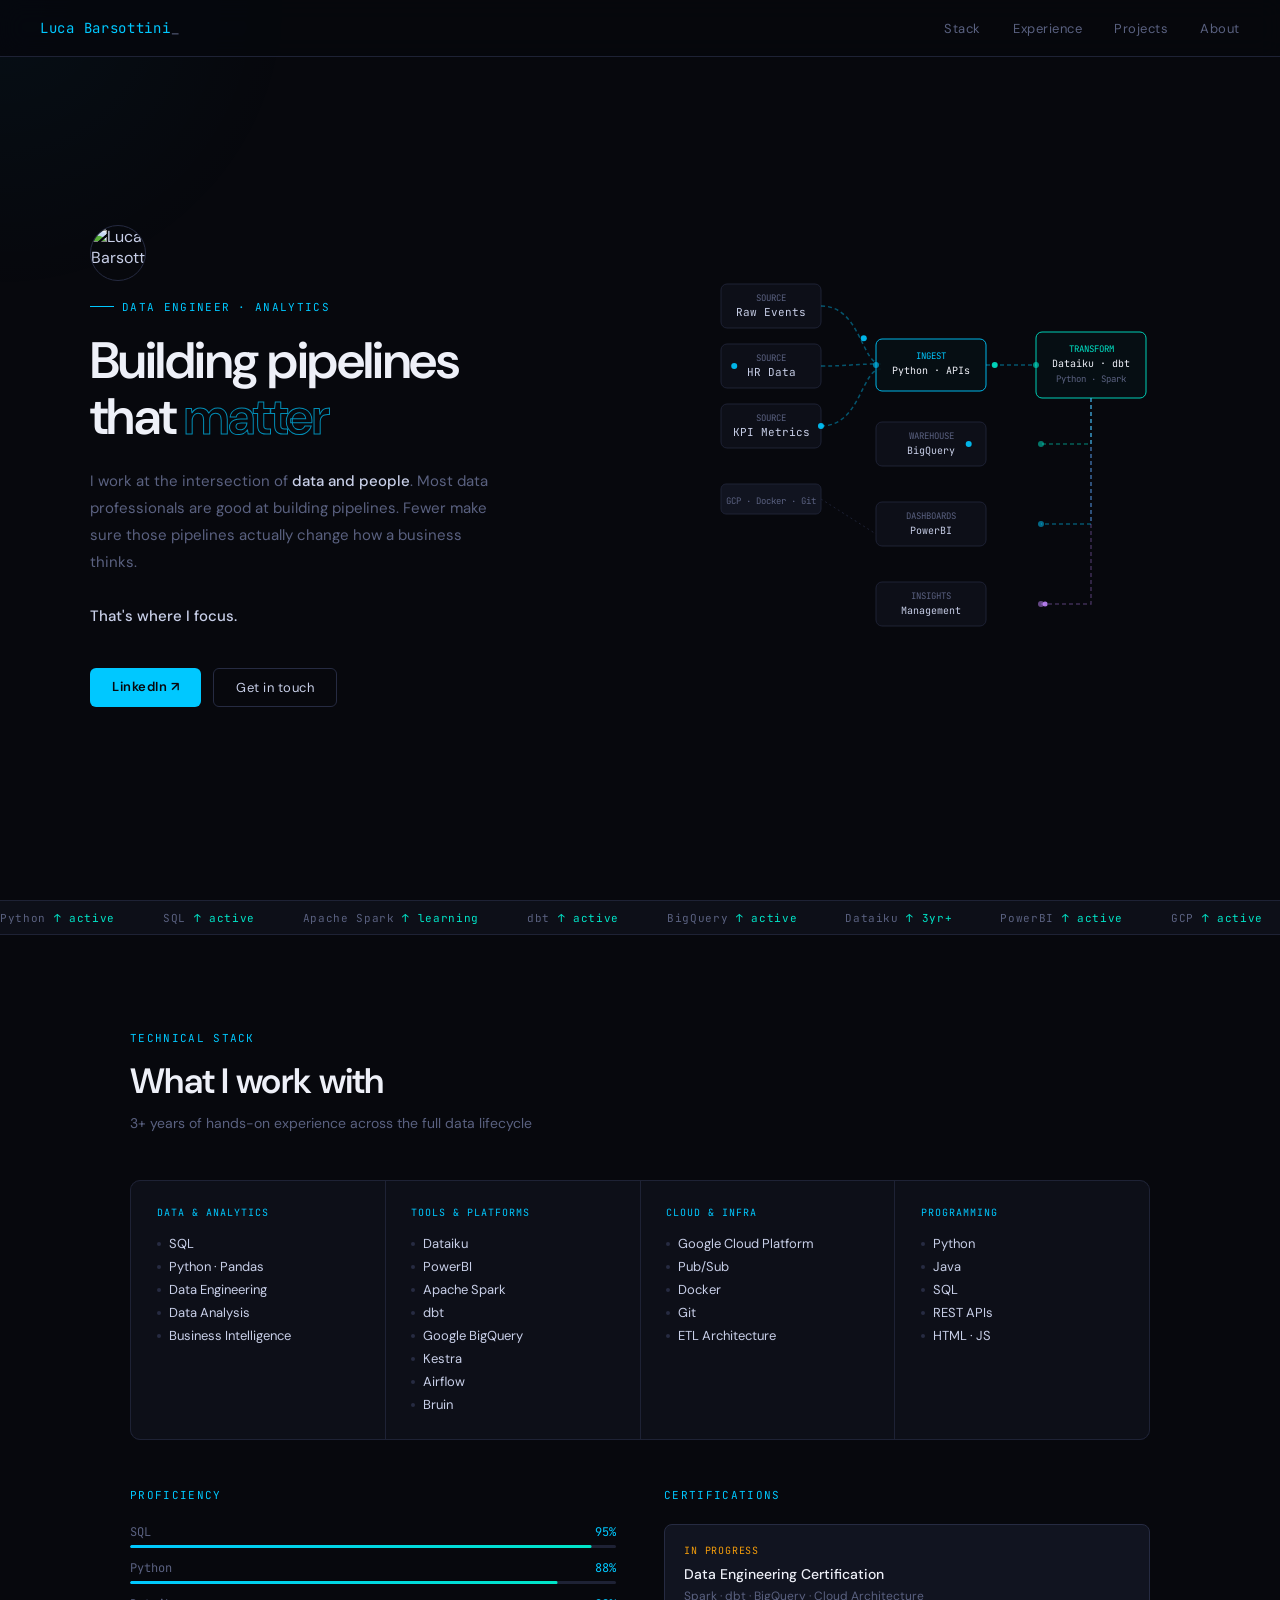
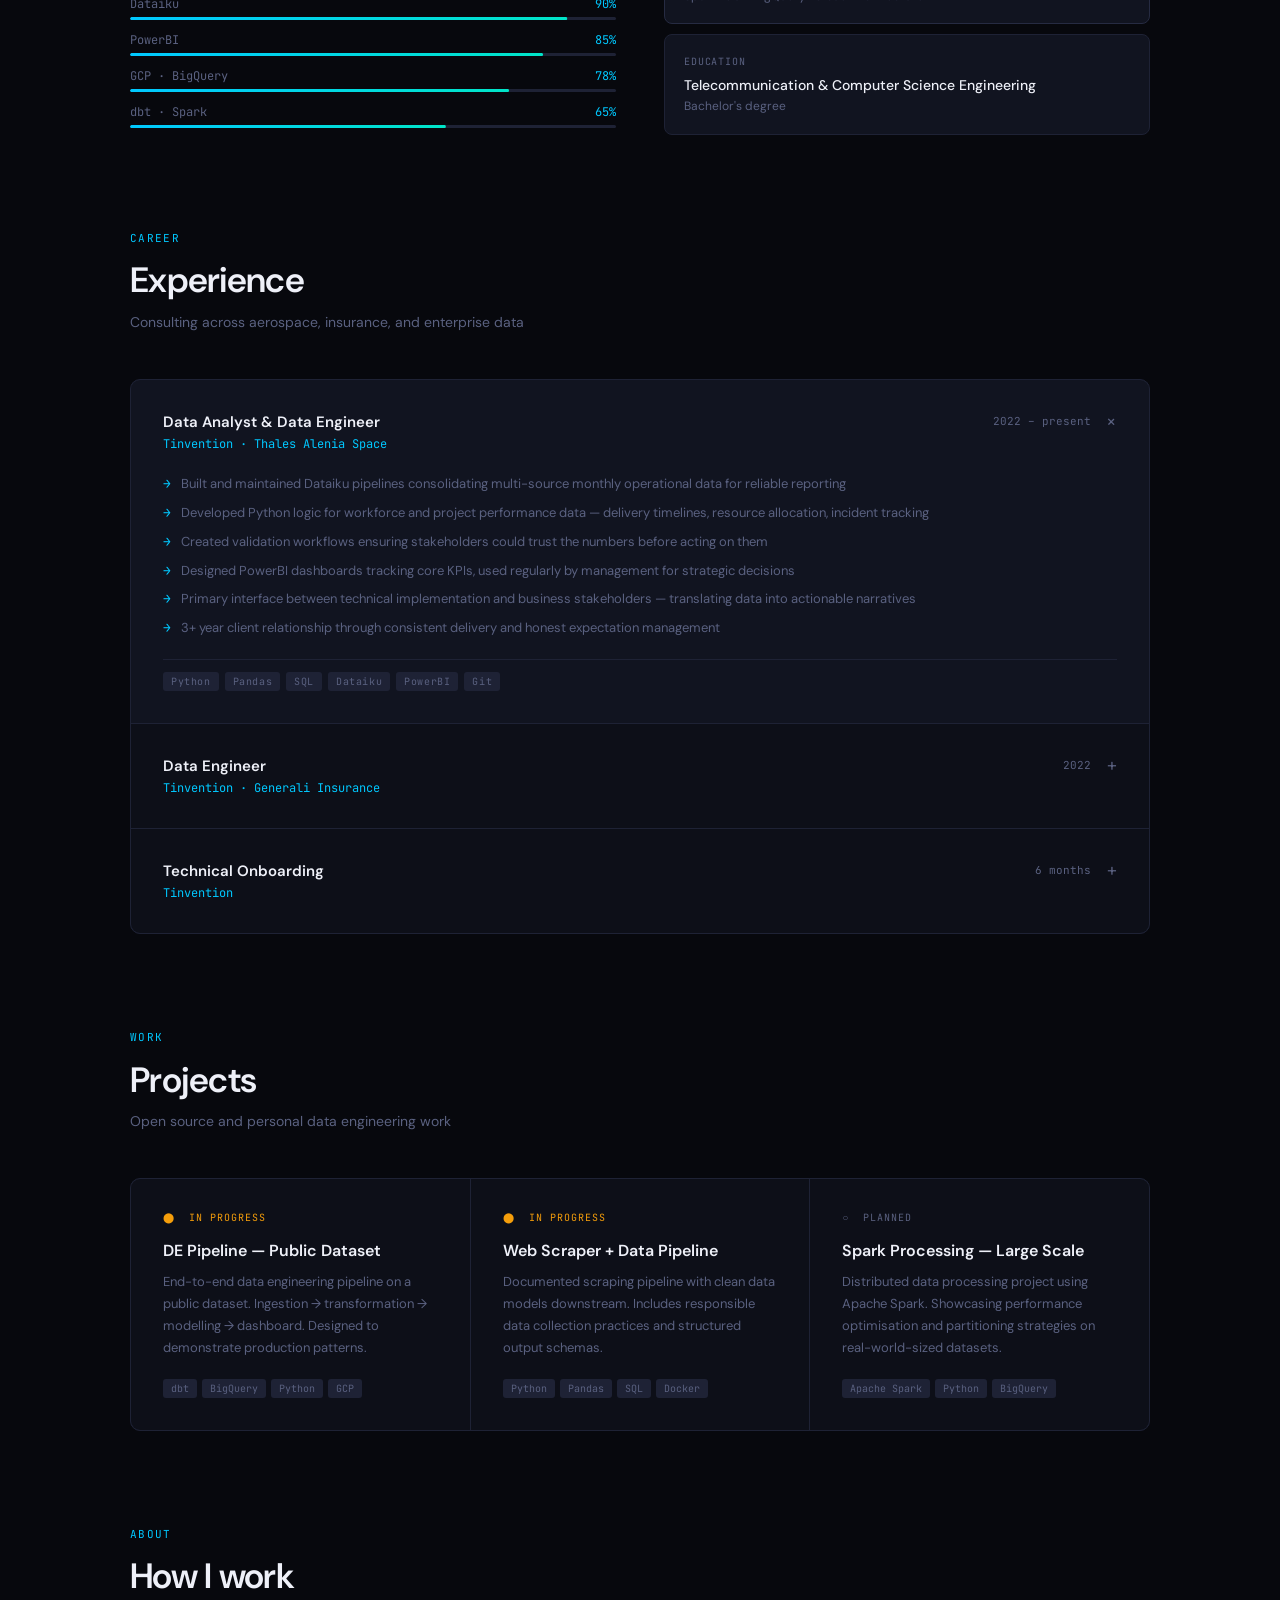
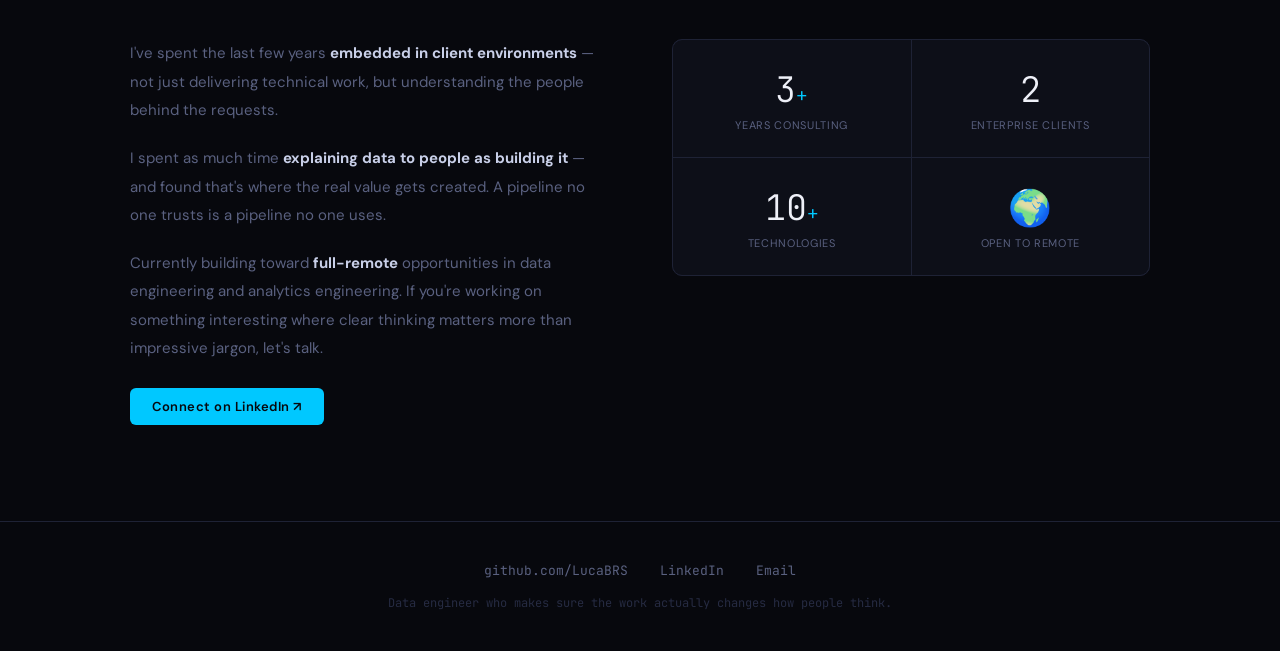
==== index.html @ 312228cf "photo" ====
<!DOCTYPE html>
<html lang="en">
<head>
<meta charset="UTF-8">
<meta name="viewport" content="width=device-width, initial-scale=1.0">
<title>Luca Barsottini — Data Engineer</title>
<link href="https://fonts.googleapis.com/css2?family=JetBrains+Mono:wght@300;400;500&family=DM+Sans:wght@300;400;500;600&display=swap" rel="stylesheet">
<link rel="stylesheet" href="style.css">
</head>
<body>

<div class="glow" id="glow"></div>

<nav>
  <div class="nav-logo">Luca Barsottini<span style="color:var(--muted)">_</span></div>
  <div class="nav-links">
    <a href="#skills">Stack</a>
    <a href="#experience">Experience</a>
    <a href="#projects">Projects</a>
    <a href="#about">About</a>
  </div>
</nav>

<!-- HERO -->
<div class="hero">
  <div class="hero-grid">
    <div>
      <img src="me.jpeg" alt="Luca Barsottini" class="hero-photo">
      <div class="hero-tag">Data Engineer · Analytics</div>
      <h1>Building pipelines<br>that <span>matter</span></h1>
      <p class="hero-desc">
        I work at the intersection of <strong>data and people</strong>.
        Most data professionals are good at building pipelines.
        Fewer make sure those pipelines actually change how a business thinks.
        <br><br>
        <strong>That's where I focus.</strong>
      </p>
      <div class="cta-row">
        <a href="https://www.linkedin.com/in/luca-barsottini/" class="btn btn-primary">LinkedIn ↗</a>
        <a href="mailto:luca@email.com" class="btn btn-ghost">Get in touch</a>
      </div>
    </div>
    <div class="pipeline-wrap">
      <svg id="pipeline-svg" viewBox="0 0 440 420" fill="none" xmlns="http://www.w3.org/2000/svg">
        <defs>
          <filter id="gf" x="-50%" y="-50%" width="200%" height="200%">
            <feGaussianBlur stdDeviation="3" result="blur"/>
            <feComposite in="SourceGraphic" in2="blur" operator="over"/>
          </filter>
        </defs>

        <!-- SOURCE NODES -->
        <g id="src1">
          <rect x="10" y="30" width="100" height="44" rx="6" fill="#0d0f18" stroke="#1e2235" stroke-width="1"/>
          <text x="60" y="47" font-family="JetBrains Mono,monospace" font-size="9" fill="#5a6180" text-anchor="middle">SOURCE</text>
          <text x="60" y="62" font-family="JetBrains Mono,monospace" font-size="11" fill="#c8cfe8" text-anchor="middle">Raw Events</text>
        </g>
        <g id="src2">
          <rect x="10" y="90" width="100" height="44" rx="6" fill="#0d0f18" stroke="#1e2235" stroke-width="1"/>
          <text x="60" y="107" font-family="JetBrains Mono,monospace" font-size="9" fill="#5a6180" text-anchor="middle">SOURCE</text>
          <text x="60" y="122" font-family="JetBrains Mono,monospace" font-size="11" fill="#c8cfe8" text-anchor="middle">HR Data</text>
        </g>
        <g id="src3">
          <rect x="10" y="150" width="100" height="44" rx="6" fill="#0d0f18" stroke="#1e2235" stroke-width="1"/>
          <text x="60" y="167" font-family="JetBrains Mono,monospace" font-size="9" fill="#5a6180" text-anchor="middle">SOURCE</text>
          <text x="60" y="182" font-family="JetBrains Mono,monospace" font-size="11" fill="#c8cfe8" text-anchor="middle">KPI Metrics</text>
        </g>

        <!-- PIPELINE LINES (animated) -->
        <path id="p1" d="M110,52 C150,52 150,110 170,110" stroke="#00c8ff" stroke-width="1.5" stroke-dasharray="4 3" opacity="0.4"/>
        <path id="p2" d="M110,112 C140,112 140,110 170,110" stroke="#00c8ff" stroke-width="1.5" stroke-dasharray="4 3" opacity="0.4"/>
        <path id="p3" d="M110,172 C150,172 150,115 170,115" stroke="#00c8ff" stroke-width="1.5" stroke-dasharray="4 3" opacity="0.4"/>

        <!-- INGEST NODE -->
        <rect x="165" y="85" width="110" height="52" rx="6" fill="#071015" stroke="#00c8ff" stroke-width="1" opacity="0.9"/>
        <text x="220" y="105" font-family="JetBrains Mono,monospace" font-size="9" fill="#00c8ff" text-anchor="middle">INGEST</text>
        <text x="220" y="120" font-family="JetBrains Mono,monospace" font-size="10" fill="#eef0f8" text-anchor="middle">Python · APIs</text>
        <circle cx="165" cy="111" r="3" fill="#00c8ff" opacity="0.6"/>

        <!-- LINE TO TRANSFORM -->
        <path d="M275,111 L330,111" stroke="#00c8ff" stroke-width="1.5" stroke-dasharray="4 3" opacity="0.4"/>

        <!-- TRANSFORM NODE -->
        <rect x="325" y="78" width="110" height="66" rx="6" fill="#071015" stroke="#00e5c8" stroke-width="1" opacity="0.9"/>
        <text x="380" y="98" font-family="JetBrains Mono,monospace" font-size="9" fill="#00e5c8" text-anchor="middle">TRANSFORM</text>
        <text x="380" y="113" font-family="JetBrains Mono,monospace" font-size="10" fill="#eef0f8" text-anchor="middle">Dataiku · dbt</text>
        <text x="380" y="128" font-family="JetBrains Mono,monospace" font-size="9" fill="#5a6180" text-anchor="middle">Python · Spark</text>
        <circle cx="325" cy="111" r="3" fill="#00e5c8" opacity="0.6"/>

        <!-- DOWN + OUTPUT LINES -->
        <path d="M380,144 L380,190 L330,190" stroke="#00e5c8" stroke-width="1.5" stroke-dasharray="4 3" opacity="0.4"/>
        <path d="M380,144 L380,270 L330,270" stroke="#00c8ff" stroke-width="1.5" stroke-dasharray="4 3" opacity="0.4"/>
        <path d="M380,144 L380,350 L330,350" stroke="#c084fc" stroke-width="1.5" stroke-dasharray="4 3" opacity="0.3"/>

        <!-- OUTPUT NODES -->
        <g>
          <rect x="165" y="168" width="110" height="44" rx="6" fill="#0d0f18" stroke="#1e2235" stroke-width="1"/>
          <text x="220" y="185" font-family="JetBrains Mono,monospace" font-size="9" fill="#5a6180" text-anchor="middle">WAREHOUSE</text>
          <text x="220" y="200" font-family="JetBrains Mono,monospace" font-size="10" fill="#c8cfe8" text-anchor="middle">BigQuery</text>
          <circle cx="330" cy="190" r="3" fill="#00e5c8" opacity="0.5"/>
        </g>
        <g>
          <rect x="165" y="248" width="110" height="44" rx="6" fill="#0d0f18" stroke="#1e2235" stroke-width="1"/>
          <text x="220" y="265" font-family="JetBrains Mono,monospace" font-size="9" fill="#5a6180" text-anchor="middle">DASHBOARDS</text>
          <text x="220" y="280" font-family="JetBrains Mono,monospace" font-size="10" fill="#c8cfe8" text-anchor="middle">PowerBI</text>
          <circle cx="330" cy="270" r="3" fill="#00c8ff" opacity="0.5"/>
        </g>
        <g>
          <rect x="165" y="328" width="110" height="44" rx="6" fill="#0d0f18" stroke="#1e2235" stroke-width="1"/>
          <text x="220" y="345" font-family="JetBrains Mono,monospace" font-size="9" fill="#5a6180" text-anchor="middle">INSIGHTS</text>
          <text x="220" y="360" font-family="JetBrains Mono,monospace" font-size="10" fill="#c8cfe8" text-anchor="middle">Management</text>
          <circle cx="330" cy="350" r="3" fill="#c084fc" opacity="0.5"/>
        </g>

        <!-- PARTICLES (animated dots on paths) -->
        <circle id="dot1" r="3" fill="#00c8ff" opacity="0.9"/>
        <circle id="dot2" r="3" fill="#00c8ff" opacity="0.9"/>
        <circle id="dot3" r="3" fill="#00c8ff" opacity="0.9"/>
        <circle id="dot4" r="3" fill="#00e5c8" opacity="0.9"/>
        <circle id="dot5" r="3" fill="#00c8ff" opacity="0.9"/>
        <circle id="dot6" r="2.5" fill="#c084fc" opacity="0.9"/>

        <!-- CLOUD LABEL -->
        <rect x="10" y="230" width="100" height="30" rx="5" fill="#111420" stroke="#1e2235"/>
        <text x="60" y="250" font-family="JetBrains Mono,monospace" font-size="9" fill="#5a6180" text-anchor="middle">GCP · Docker · Git</text>
        <line x1="110" y1="245" x2="165" y2="280" stroke="#1e2235" stroke-width="1" stroke-dasharray="2 3"/>
      </svg>
    </div>
  </div>
</div>

<!-- TICKER -->
<div class="ticker">
  <div class="ticker-inner" id="ticker">
    <span class="ticker-item">Python <span>↑ active</span></span>
    <span class="ticker-item">SQL <span>↑ active</span></span>
    <span class="ticker-item">Apache Spark <span>↑ learning</span></span>
    <span class="ticker-item">dbt <span>↑ active</span></span>
    <span class="ticker-item">BigQuery <span>↑ active</span></span>
    <span class="ticker-item">Dataiku <span>↑ 3yr+</span></span>
    <span class="ticker-item">PowerBI <span>↑ active</span></span>
    <span class="ticker-item">GCP <span>↑ active</span></span>
    <span class="ticker-item">Docker <span>↑ active</span></span>
    <span class="ticker-item">Kestra <span>↑ learning</span></span>
    <span class="ticker-item">Airflow <span>↑ learning</span></span>
    <span class="ticker-item">Bruin <span>↑ learning</span></span>
    <span class="ticker-item">Pandas <span>↑ daily</span></span>
    <span class="ticker-item">Git <span>↑ daily</span></span>
    <span class="ticker-item">Python <span>↑ active</span></span>
    <span class="ticker-item">SQL <span>↑ active</span></span>
    <span class="ticker-item">Apache Spark <span>↑ learning</span></span>
    <span class="ticker-item">dbt <span>↑ active</span></span>
    <span class="ticker-item">BigQuery <span>↑ active</span></span>
    <span class="ticker-item">Dataiku <span>↑ 3yr+</span></span>
    <span class="ticker-item">PowerBI <span>↑ active</span></span>
    <span class="ticker-item">GCP <span>↑ active</span></span>
    <span class="ticker-item">Docker <span>↑ active</span></span>
    <span class="ticker-item">Kestra <span>↑ learning</span></span>
    <span class="ticker-item">Airflow <span>↑ learning</span></span>
    <span class="ticker-item">Bruin <span>↑ learning</span></span>
    <span class="ticker-item">Pandas <span>↑ daily</span></span>
    <span class="ticker-item">Git <span>↑ daily</span></span>
  </div>
</div>

<!-- SKILLS -->
<section id="skills">
  <div class="section-label">Technical stack</div>
  <div class="section-title">What I work with</div>
  <div class="section-sub">3+ years of hands-on experience across the full data lifecycle</div>
  <div class="skills-grid">
    <div class="skill-cat">
      <div class="cat-label">Data & Analytics</div>
      <div class="skill-tags">
        <div class="skill-tag">SQL</div>
        <div class="skill-tag">Python · Pandas</div>
        <div class="skill-tag">Data Engineering</div>
        <div class="skill-tag">Data Analysis</div>
        <div class="skill-tag">Business Intelligence</div>
      </div>
    </div>
    <div class="skill-cat">
      <div class="cat-label">Tools & Platforms</div>
      <div class="skill-tags">
        <div class="skill-tag">Dataiku</div>
        <div class="skill-tag">PowerBI</div>
        <div class="skill-tag">Apache Spark</div>
        <div class="skill-tag">dbt</div>
        <div class="skill-tag">Google BigQuery</div>
        <div class="skill-tag">Kestra</div>
        <div class="skill-tag">Airflow</div>
        <div class="skill-tag">Bruin</div>
      </div>
    </div>
    <div class="skill-cat">
      <div class="cat-label">Cloud & Infra</div>
      <div class="skill-tags">
        <div class="skill-tag">Google Cloud Platform</div>
        <div class="skill-tag">Pub/Sub</div>
        <div class="skill-tag">Docker</div>
        <div class="skill-tag">Git</div>
        <div class="skill-tag">ETL Architecture</div>
      </div>
    </div>
    <div class="skill-cat">
      <div class="cat-label">Programming</div>
      <div class="skill-tags">
        <div class="skill-tag">Python</div>
        <div class="skill-tag">Java</div>
        <div class="skill-tag">SQL</div>
        <div class="skill-tag">REST APIs</div>
        <div class="skill-tag">HTML · JS</div>
      </div>
    </div>
  </div>

  <div class="stack-viz">
    <div>
      <div class="section-label" style="margin-bottom:1.4rem">Proficiency</div>
      <div class="bar-group" id="bars">
        <div class="bar-item">
          <div class="bar-label"><span>SQL</span><span>95%</span></div>
          <div class="bar-track"><div class="bar-fill" data-w="0.95"></div></div>
        </div>
        <div class="bar-item">
          <div class="bar-label"><span>Python</span><span>88%</span></div>
          <div class="bar-track"><div class="bar-fill" data-w="0.88"></div></div>
        </div>
        <div class="bar-item">
          <div class="bar-label"><span>Dataiku</span><span>90%</span></div>
          <div class="bar-track"><div class="bar-fill" data-w="0.90"></div></div>
        </div>
        <div class="bar-item">
          <div class="bar-label"><span>PowerBI</span><span>85%</span></div>
          <div class="bar-track"><div class="bar-fill" data-w="0.85"></div></div>
        </div>
        <div class="bar-item">
          <div class="bar-label"><span>GCP · BigQuery</span><span>78%</span></div>
          <div class="bar-track"><div class="bar-fill" data-w="0.78"></div></div>
        </div>
        <div class="bar-item">
          <div class="bar-label"><span>dbt · Spark</span><span>65%</span></div>
          <div class="bar-track"><div class="bar-fill" data-w="0.65"></div></div>
        </div>
      </div>
    </div>
    <div>
      <div class="section-label" style="margin-bottom:1.4rem">Certifications</div>
      <div style="display:flex;flex-direction:column;gap:10px">
        <div style="background:var(--bg3);border:1px solid var(--border2);border-radius:8px;padding:1.2rem">
          <div style="font-family:'JetBrains Mono',monospace;font-size:10px;color:#f59e0b;letter-spacing:.08em;margin-bottom:.5rem">IN PROGRESS</div>
          <div style="font-size:14px;color:var(--white);font-weight:500;margin-bottom:.3rem">Data Engineering Certification</div>
          <div style="font-size:12px;color:var(--muted)">Spark · dbt · BigQuery · Cloud Architecture</div>
        </div>
        <div style="background:var(--bg3);border:1px solid var(--border);border-radius:8px;padding:1.2rem">
          <div style="font-family:'JetBrains Mono',monospace;font-size:10px;color:#5a6180;letter-spacing:.08em;margin-bottom:.5rem">EDUCATION</div>
          <div style="font-size:14px;color:var(--white);font-weight:500;margin-bottom:.3rem">Telecommunication & Computer Science Engineering</div>
          <div style="font-size:12px;color:var(--muted)">Bachelor's degree</div>
        </div>
      </div>
    </div>
  </div>
</section>

<!-- EXPERIENCE -->
<section id="experience" style="padding-top:0">
  <div class="section-label">Career</div>
  <div class="section-title">Experience</div>
  <div class="section-sub">Consulting across aerospace, insurance, and enterprise data</div>
  <div class="exp-list">
    <div class="exp-card open" onclick="toggleExp(this)">
      <div class="exp-header">
        <div>
          <div class="exp-role">Data Analyst & Data Engineer</div>
          <div class="exp-co">Tinvention · Thales Alenia Space</div>
        </div>
        <div style="display:flex;gap:1rem;align-items:center">
          <div class="exp-period">2022 – present</div>
          <div class="exp-toggle">+</div>
        </div>
      </div>
      <div class="exp-body">
        <div class="exp-content">
          <div class="exp-item">Built and maintained Dataiku pipelines consolidating multi-source monthly operational data for reliable reporting</div>
          <div class="exp-item">Developed Python logic for workforce and project performance data — delivery timelines, resource allocation, incident tracking</div>
          <div class="exp-item">Created validation workflows ensuring stakeholders could trust the numbers before acting on them</div>
          <div class="exp-item">Designed PowerBI dashboards tracking core KPIs, used regularly by management for strategic decisions</div>
          <div class="exp-item">Primary interface between technical implementation and business stakeholders — translating data into actionable narratives</div>
          <div class="exp-item">3+ year client relationship through consistent delivery and honest expectation management</div>
          <div class="exp-tools">
            <span class="tool-badge">Python</span>
            <span class="tool-badge">Pandas</span>
            <span class="tool-badge">SQL</span>
            <span class="tool-badge">Dataiku</span>
            <span class="tool-badge">PowerBI</span>
            <span class="tool-badge">Git</span>
          </div>
        </div>
      </div>
    </div>

    <div class="exp-card" onclick="toggleExp(this)">
      <div class="exp-header">
        <div>
          <div class="exp-role">Data Engineer</div>
          <div class="exp-co">Tinvention · Generali Insurance</div>
        </div>
        <div style="display:flex;gap:1rem;align-items:center">
          <div class="exp-period">2022</div>
          <div class="exp-toggle">+</div>
        </div>
      </div>
      <div class="exp-body">
        <div class="exp-content">
          <div class="exp-item">ETL pipeline implementation on GCP, supporting data movement across enterprise systems</div>
          <div class="exp-item">Pub/Sub for event-driven data ingestion across distributed systems</div>
          <div class="exp-item">Java components for the Load phase of ETL workflows into BigQuery</div>
          <div class="exp-item">Artifact deployment and release processes in a structured enterprise environment</div>
          <div class="exp-tools">
            <span class="tool-badge">Java</span>
            <span class="tool-badge">GCP</span>
            <span class="tool-badge">BigQuery</span>
            <span class="tool-badge">Pub/Sub</span>
            <span class="tool-badge">Git</span>
          </div>
        </div>
      </div>
    </div>

    <div class="exp-card" onclick="toggleExp(this)">
      <div class="exp-header">
        <div>
          <div class="exp-role">Technical Onboarding</div>
          <div class="exp-co">Tinvention</div>
        </div>
        <div style="display:flex;gap:1rem;align-items:center">
          <div class="exp-period">6 months</div>
          <div class="exp-toggle">+</div>
        </div>
      </div>
      <div class="exp-body">
        <div class="exp-content">
          <div class="exp-item">Intensive program covering Java backend, SQL, REST APIs, Spring Framework</div>
          <div class="exp-item">DevOps basics — Git, Docker, Apache Tomcat, CI practices</div>
          <div class="exp-item">Agile methodology and client-facing communication training</div>
          <div class="exp-tools">
            <span class="tool-badge">Java</span>
            <span class="tool-badge">SQL</span>
            <span class="tool-badge">Spring</span>
            <span class="tool-badge">Docker</span>
            <span class="tool-badge">Git</span>
            <span class="tool-badge">REST</span>
          </div>
        </div>
      </div>
    </div>
  </div>
</section>

<!-- PROJECTS -->
<section id="projects" style="padding-top:0">
  <div class="section-label">Work</div>
  <div class="section-title">Projects</div>
  <div class="section-sub">Open source and personal data engineering work</div>
  <div class="projects-grid">
    <div class="project-card">
      <div class="project-status status-wip">⬤ &nbsp;In progress</div>
      <div class="project-title">DE Pipeline — Public Dataset</div>
      <div class="project-desc">End-to-end data engineering pipeline on a public dataset. Ingestion → transformation → modelling → dashboard. Designed to demonstrate production patterns.</div>
      <div class="project-stack">
        <span class="p-tag">dbt</span>
        <span class="p-tag">BigQuery</span>
        <span class="p-tag">Python</span>
        <span class="p-tag">GCP</span>
      </div>
    </div>
    <div class="project-card">
      <div class="project-status status-wip">⬤ &nbsp;In progress</div>
      <div class="project-title">Web Scraper + Data Pipeline</div>
      <div class="project-desc">Documented scraping pipeline with clean data models downstream. Includes responsible data collection practices and structured output schemas.</div>
      <div class="project-stack">
        <span class="p-tag">Python</span>
        <span class="p-tag">Pandas</span>
        <span class="p-tag">SQL</span>
        <span class="p-tag">Docker</span>
      </div>
    </div>
    <div class="project-card">
      <div class="project-status" style="color:var(--muted)">○ &nbsp;Planned</div>
      <div class="project-title">Spark Processing — Large Scale</div>
      <div class="project-desc">Distributed data processing project using Apache Spark. Showcasing performance optimisation and partitioning strategies on real-world-sized datasets.</div>
      <div class="project-stack">
        <span class="p-tag">Apache Spark</span>
        <span class="p-tag">Python</span>
        <span class="p-tag">BigQuery</span>
      </div>
    </div>
  </div>
</section>

<!-- ABOUT -->
<section id="about" style="padding-top:0">
  <div class="section-label">About</div>
  <div class="section-title">How I work</div>
  <div class="about-grid" style="margin-top:2.5rem">
    <div class="about-text">
      <p>I've spent the last few years <strong>embedded in client environments</strong> — not just delivering technical work, but understanding the people behind the requests.</p>
      <p>I spent as much time <strong>explaining data to people as building it</strong> — and found that's where the real value gets created. A pipeline no one trusts is a pipeline no one uses.</p>
      <p>Currently building toward <strong>full-remote</strong> opportunities in data engineering and analytics engineering. If you're working on something interesting where clear thinking matters more than impressive jargon, let's talk.</p>
      <div style="margin-top:1.6rem">
        <a href="https://www.linkedin.com/in/luca-barsottini/" class="btn btn-primary" style="display:inline-block">Connect on LinkedIn ↗</a>
      </div>
    </div>
    <div>
      <div class="about-stats">
        <div class="stat-box">
          <div class="stat-num">3<span class="unit">+</span></div>
          <div class="stat-label">Years consulting</div>
        </div>
        <div class="stat-box">
          <div class="stat-num">2</div>
          <div class="stat-label">Enterprise clients</div>
        </div>
        <div class="stat-box">
          <div class="stat-num">10<span class="unit">+</span></div>
          <div class="stat-label">Technologies</div>
        </div>
        <div class="stat-box">
          <div class="stat-num">🌍</div>
          <div class="stat-label">Open to remote</div>
        </div>
      </div>
    </div>
  </div>
</section>

<footer>
  <div class="footer-links">
    <a href="https://github.com/LucaBRS">github.com/LucaBRS</a>
    <a href="https://linkedin.com/in/lucabrs">LinkedIn</a>
    <a href="mailto:luca@email.com">Email</a>
  </div>
  <div class="footer-note">Data engineer who makes sure the work actually changes how people think.</div>
</footer>

<script src="script.js"></script>
</body>
</html>
---- style.css ----
*{margin:0;padding:0;box-sizing:border-box}
:root{
  --bg:#07080d;
  --bg2:#0d0f18;
  --bg3:#111420;
  --border:#1e2235;
  --border2:#262b42;
  --cyan:#00c8ff;
  --cyan2:#00e5c8;
  --text:#c8cfe8;
  --muted:#5a6180;
  --white:#eef0f8;
}
html{scroll-behavior:smooth}
body{background:var(--bg);color:var(--text);font-family:'DM Sans',sans-serif;min-height:100vh;overflow-x:hidden}

/* NAV */
nav{position:fixed;top:0;left:0;right:0;z-index:100;display:flex;justify-content:space-between;align-items:center;padding:1.2rem 2.5rem;border-bottom:1px solid var(--border);background:rgba(7,8,13,0.85);backdrop-filter:blur(12px)}
.nav-logo{font-family:'JetBrains Mono',monospace;font-size:14px;color:var(--cyan);letter-spacing:0.05em}
.nav-links{display:flex;gap:2rem}
.nav-links a{font-size:13px;color:var(--muted);text-decoration:none;transition:color .2s;letter-spacing:0.04em}
.nav-links a:hover{color:var(--white)}

/* HERO */
.hero{min-height:100vh;display:flex;flex-direction:column;justify-content:center;padding:6rem 2.5rem 4rem;position:relative;overflow:hidden}
.hero-grid{display:grid;grid-template-columns:1fr 1fr;gap:4rem;max-width:1100px;margin:0 auto;width:100%;align-items:center}
.hero-tag{font-family:'JetBrains Mono',monospace;font-size:11px;color:var(--cyan);letter-spacing:0.12em;text-transform:uppercase;margin-bottom:1.2rem;display:flex;align-items:center;gap:8px}
.hero-tag::before{content:'';display:block;width:24px;height:1px;background:var(--cyan)}
h1{font-size:clamp(2.4rem,4vw,3.6rem);font-weight:600;color:var(--white);line-height:1.1;letter-spacing:-0.03em;margin-bottom:1.4rem}
h1 span{color:transparent;-webkit-text-stroke:1px var(--cyan);opacity:0.7}
.hero-desc{font-size:15px;line-height:1.8;color:var(--muted);max-width:420px;margin-bottom:2.4rem}
.hero-desc strong{color:var(--text);font-weight:500}
.cta-row{display:flex;gap:12px;flex-wrap:wrap}
.btn{font-size:13px;padding:10px 22px;border-radius:6px;text-decoration:none;letter-spacing:0.04em;transition:all .2s;cursor:pointer;border:none;font-family:'DM Sans',sans-serif}
.btn-primary{background:var(--cyan);color:#07080d;font-weight:600}
.btn-primary:hover{background:#2dd8ff;box-shadow:0 0 24px rgba(0,200,255,0.25)}
.btn-ghost{background:transparent;color:var(--text);border:1px solid var(--border2)}
.btn-ghost:hover{border-color:var(--cyan);color:var(--white)}

/* PIPELINE CANVAS */
.pipeline-wrap{position:relative}
#pipeline-svg{width:100%;height:420px}

/* TICKER BAR */
.ticker{border-top:1px solid var(--border);border-bottom:1px solid var(--border);padding:.6rem 0;overflow:hidden;background:var(--bg2)}
.ticker-inner{display:flex;gap:3rem;white-space:nowrap;animation:tick 22s linear infinite}
.ticker-item{font-family:'JetBrains Mono',monospace;font-size:11px;color:var(--muted);letter-spacing:0.06em}
.ticker-item span{color:var(--cyan2)}
@keyframes tick{from{transform:translateX(0)}to{transform:translateX(-50%)}}

/* SECTIONS */
section{padding:6rem 2.5rem;max-width:1100px;margin:0 auto;width:100%}
.section-label{font-family:'JetBrains Mono',monospace;font-size:11px;color:var(--cyan);letter-spacing:0.12em;text-transform:uppercase;margin-bottom:.8rem}
.section-title{font-size:clamp(1.6rem,3vw,2.2rem);font-weight:600;color:var(--white);margin-bottom:.6rem;letter-spacing:-0.02em}
.section-sub{font-size:14px;color:var(--muted);margin-bottom:3rem}

/* SKILLS */
.skills-grid{display:grid;grid-template-columns:repeat(auto-fit,minmax(220px,1fr));gap:1px;background:var(--border);border:1px solid var(--border);border-radius:10px;overflow:hidden}
.skill-cat{background:var(--bg2);padding:1.6rem;transition:background .2s}
.skill-cat:hover{background:var(--bg3)}
.cat-label{font-family:'JetBrains Mono',monospace;font-size:10px;color:var(--cyan);letter-spacing:0.1em;text-transform:uppercase;margin-bottom:1rem}
.skill-tags{display:flex;flex-direction:column;gap:6px}
.skill-tag{font-size:13px;color:var(--text);display:flex;align-items:center;gap:8px}
.skill-tag::before{content:'';display:block;width:4px;height:4px;border-radius:50%;background:var(--border2);flex-shrink:0;transition:background .2s}
.skill-cat:hover .skill-tag::before{background:var(--cyan)}

/* STACK VIZ */
.stack-viz{display:grid;grid-template-columns:1fr 1fr;gap:3rem;margin-top:3rem}
.bar-group{display:flex;flex-direction:column;gap:12px}
.bar-item{display:flex;flex-direction:column;gap:5px}
.bar-label{display:flex;justify-content:space-between;font-size:12px;color:var(--muted);font-family:'JetBrains Mono',monospace}
.bar-label span:last-child{color:var(--cyan)}
.bar-track{height:3px;background:var(--border);border-radius:2px;overflow:hidden}
.bar-fill{height:100%;border-radius:2px;background:linear-gradient(90deg,var(--cyan),var(--cyan2));transform-origin:left;transform:scaleX(0);transition:transform 1.2s cubic-bezier(.16,1,.3,1)}
.bar-fill.active{transform:scaleX(1)}

/* EXPERIENCE */
.exp-list{display:flex;flex-direction:column;gap:1px;background:var(--border);border:1px solid var(--border);border-radius:10px;overflow:hidden}
.exp-card{background:var(--bg2);padding:2rem;cursor:pointer;transition:background .2s;position:relative}
.exp-card:hover{background:var(--bg3)}
.exp-card.open{background:var(--bg3)}
.exp-header{display:flex;justify-content:space-between;align-items:flex-start;gap:1rem}
.exp-role{font-size:15px;font-weight:600;color:var(--white)}
.exp-co{font-size:12px;color:var(--cyan);font-family:'JetBrains Mono',monospace;margin-top:4px}
.exp-period{font-size:11px;color:var(--muted);font-family:'JetBrains Mono',monospace;white-space:nowrap}
.exp-toggle{color:var(--muted);font-size:18px;transition:transform .3s;line-height:1}
.exp-card.open .exp-toggle{transform:rotate(45deg)}
.exp-body{max-height:0;overflow:hidden;transition:max-height .4s ease}
.exp-card.open .exp-body{max-height:600px}
.exp-content{padding-top:1.4rem;display:flex;flex-direction:column;gap:8px}
.exp-item{font-size:13px;color:var(--muted);display:flex;gap:10px;line-height:1.6}
.exp-item::before{content:'→';color:var(--cyan);flex-shrink:0;font-family:'JetBrains Mono',monospace}
.exp-tools{display:flex;flex-wrap:wrap;gap:6px;margin-top:12px;padding-top:12px;border-top:1px solid var(--border)}
.tool-badge{font-family:'JetBrains Mono',monospace;font-size:10px;color:var(--muted);background:var(--border);padding:3px 8px;border-radius:3px;letter-spacing:0.06em}

/* PROJECTS */
.projects-grid{display:grid;grid-template-columns:repeat(auto-fit,minmax(280px,1fr));gap:1px;background:var(--border);border:1px solid var(--border);border-radius:10px;overflow:hidden;margin-top:0}
.project-card{background:var(--bg2);padding:2rem;transition:background .2s;position:relative;overflow:hidden}
.project-card::before{content:'';position:absolute;top:0;left:0;right:0;height:2px;background:linear-gradient(90deg,var(--cyan),var(--cyan2));opacity:0;transition:opacity .2s}
.project-card:hover{background:var(--bg3)}
.project-card:hover::before{opacity:1}
.project-status{font-family:'JetBrains Mono',monospace;font-size:10px;letter-spacing:0.1em;text-transform:uppercase;margin-bottom:1rem}
.status-live{color:var(--cyan2)}
.status-wip{color:#f59e0b}
.project-title{font-size:16px;font-weight:600;color:var(--white);margin-bottom:.6rem}
.project-desc{font-size:13px;color:var(--muted);line-height:1.7;margin-bottom:1.2rem}
.project-stack{display:flex;flex-wrap:wrap;gap:5px}
.p-tag{font-family:'JetBrains Mono',monospace;font-size:10px;color:var(--muted);background:var(--border);padding:3px 8px;border-radius:3px}

/* ABOUT */
.about-grid{display:grid;grid-template-columns:1fr 1fr;gap:4rem;align-items:start}
.about-text p{font-size:15px;color:var(--muted);line-height:1.9;margin-bottom:1.2rem}
.about-text strong{color:var(--text)}
.about-stats{display:grid;grid-template-columns:1fr 1fr;gap:1px;background:var(--border);border:1px solid var(--border);border-radius:10px;overflow:hidden}
.stat-box{background:var(--bg2);padding:1.6rem;text-align:center}
.stat-num{font-family:'JetBrains Mono',monospace;font-size:2.2rem;font-weight:300;color:var(--white);margin-bottom:.3rem}
.stat-num .unit{font-size:1.2rem;color:var(--cyan)}
.stat-label{font-size:11px;color:var(--muted);letter-spacing:0.06em;text-transform:uppercase}

/* FOOTER */
footer{border-top:1px solid var(--border);padding:2.5rem;text-align:center}
.footer-links{display:flex;justify-content:center;gap:2rem;margin-bottom:1rem}
.footer-links a{font-size:13px;color:var(--muted);text-decoration:none;font-family:'JetBrains Mono',monospace;transition:color .2s}
.footer-links a:hover{color:var(--cyan)}
.footer-note{font-size:12px;color:var(--border2);font-family:'JetBrains Mono',monospace}

/* PHOTO */
.hero-photo{width:56px;height:56px;border-radius:50%;object-fit:cover;border:1.5px solid var(--border2);margin-bottom:1.2rem;display:block}

/* RESPONSIVE */
@media(max-width:768px){
  .hero-grid,.about-grid,.stack-viz{grid-template-columns:1fr}
  .pipeline-wrap{display:block}
  #pipeline-svg{height:280px}
  nav{padding:1rem 1.5rem}
  section{padding:4rem 1.5rem}
  .hero{padding:5rem 1.5rem 3rem}
  .footer-links{flex-wrap:wrap;gap:1rem}
}

/* GLOW */
.glow{position:fixed;width:600px;height:600px;border-radius:50%;background:radial-gradient(circle,rgba(0,200,255,0.04) 0%,transparent 70%);pointer-events:none;transform:translate(-50%,-50%);transition:left .1s,top .1s;z-index:0}
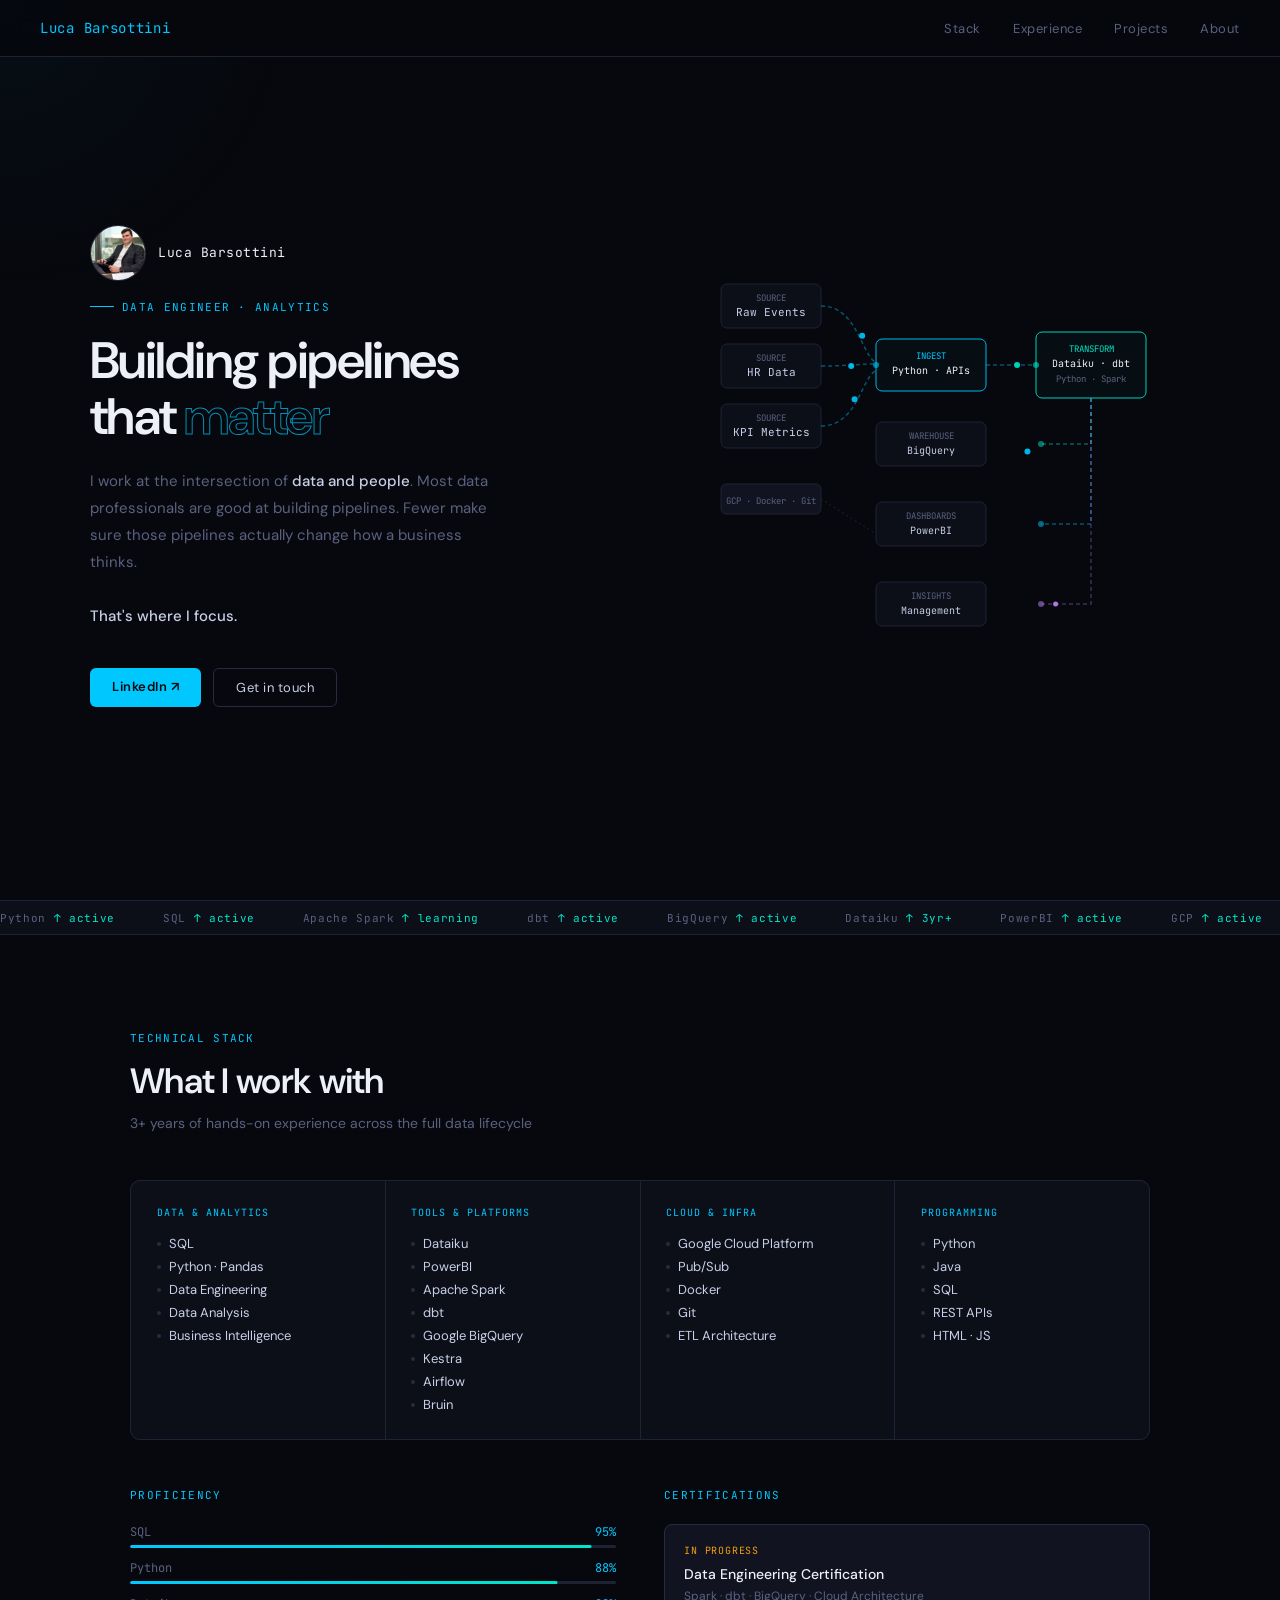
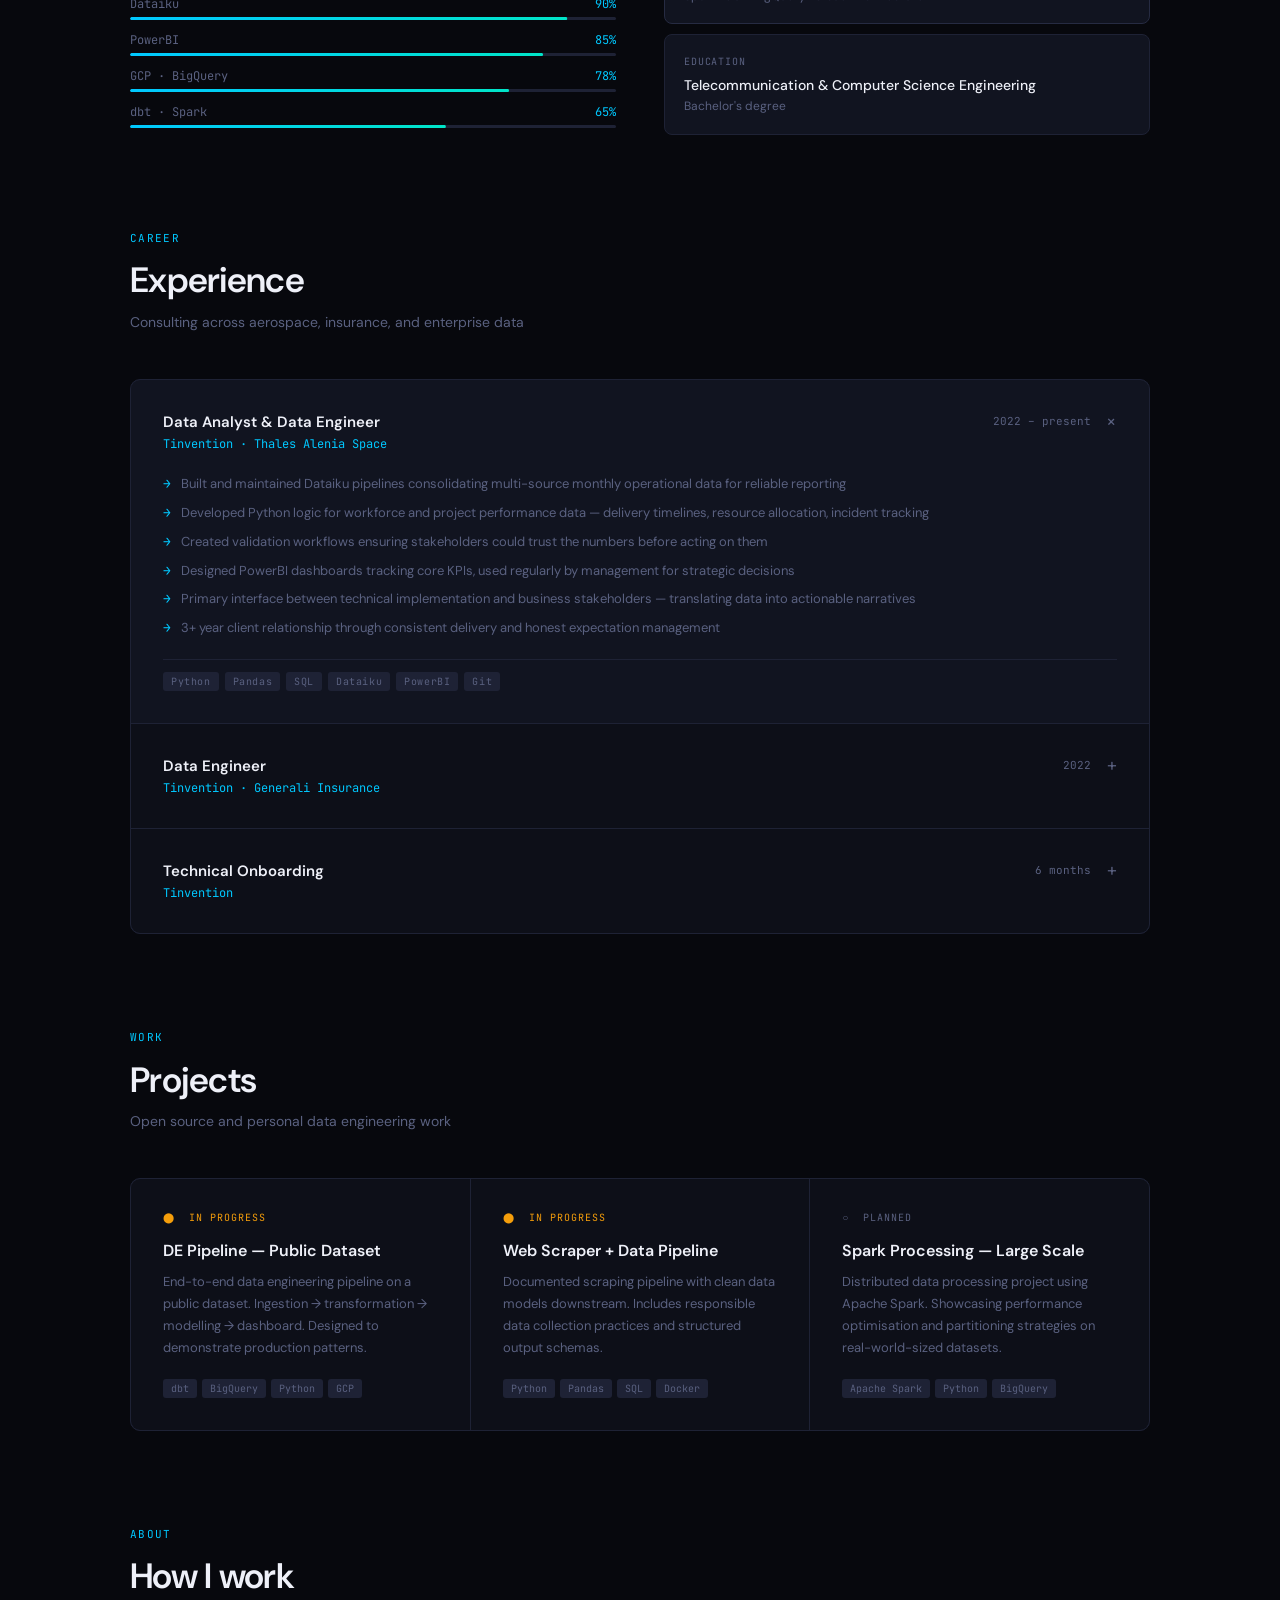
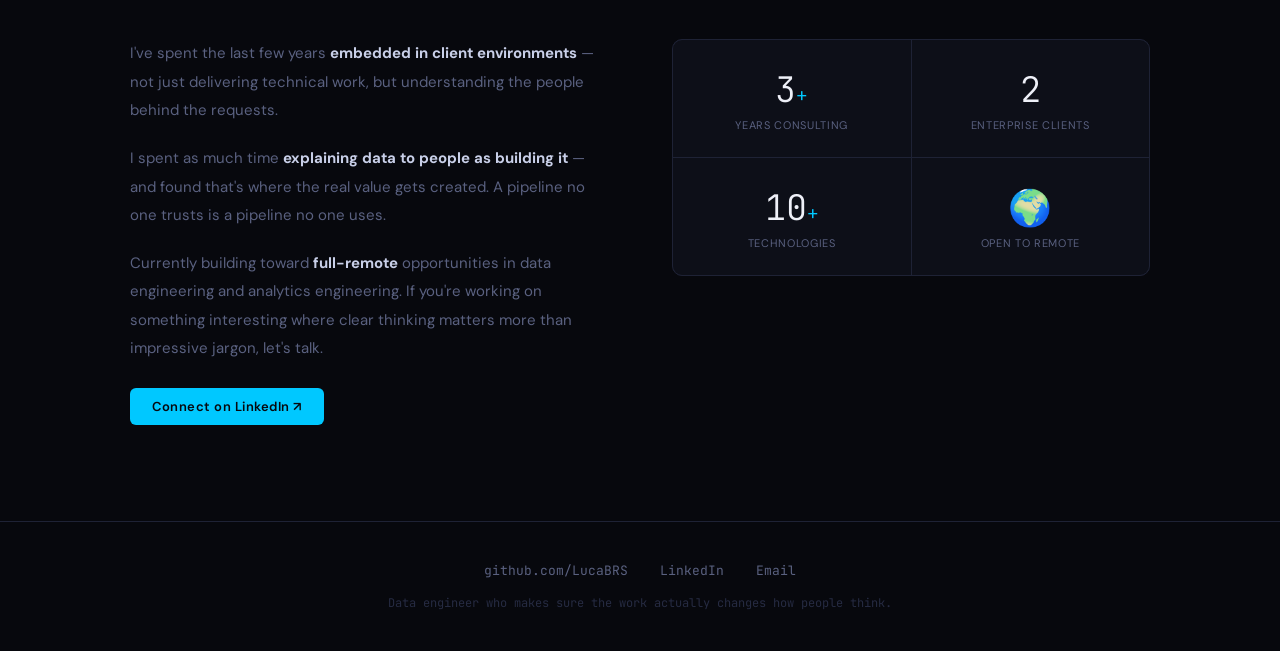
==== commit 4c72f295: "img" ====
--- a/index.html
+++ b/index.html
@@ -12,7 +12,7 @@
 <div class="glow" id="glow"></div>
 
 <nav>
-  <div class="nav-logo">Luca Barsottini<span style="color:var(--muted)">_</span></div>
+  <div class="nav-logo">Luca Barsottini<span style="color:var(--muted)"></span></div>
   <div class="nav-links">
     <a href="#skills">Stack</a>
     <a href="#experience">Experience</a>
@@ -25,7 +25,10 @@
 <div class="hero">
   <div class="hero-grid">
     <div>
-      <img src="me.jpeg" alt="Luca Barsottini" class="hero-photo">
+      <div class="hero-identity">
+        <img src="img/me.jpeg" alt="Luca Barsottini" class="hero-photo">
+        <span class="hero-name">Luca Barsottini</span>
+      </div>
       <div class="hero-tag">Data Engineer · Analytics</div>
       <h1>Building pipelines<br>that <span>matter</span></h1>
       <p class="hero-desc">
@@ -437,8 +440,8 @@
 <footer>
   <div class="footer-links">
     <a href="https://github.com/LucaBRS">github.com/LucaBRS</a>
-    <a href="https://linkedin.com/in/lucabrs">LinkedIn</a>
-    <a href="mailto:luca@email.com">Email</a>
+    <a href="https://www.linkedin.com/in/luca-barsottini/">LinkedIn</a>
+    <a href="mailto:luca.barsottini@outlook.it">Email</a>
   </div>
   <div class="footer-note">Data engineer who makes sure the work actually changes how people think.</div>
 </footer>
--- a/style.css
+++ b/style.css
@@ -125,7 +125,9 @@
 .footer-note{font-size:12px;color:var(--border2);font-family:'JetBrains Mono',monospace}
 
 /* PHOTO */
-.hero-photo{width:56px;height:56px;border-radius:50%;object-fit:cover;border:1.5px solid var(--border2);margin-bottom:1.2rem;display:block}
+.hero-identity{display:flex;align-items:center;gap:12px;margin-bottom:1.2rem}
+.hero-photo{width:56px;height:56px;border-radius:50%;object-fit:cover;border:1.5px solid var(--border2);flex-shrink:0}
+.hero-name{font-family:'JetBrains Mono',monospace;font-size:13px;color:var(--white);letter-spacing:0.04em}
 
 /* RESPONSIVE */
 @media(max-width:768px){
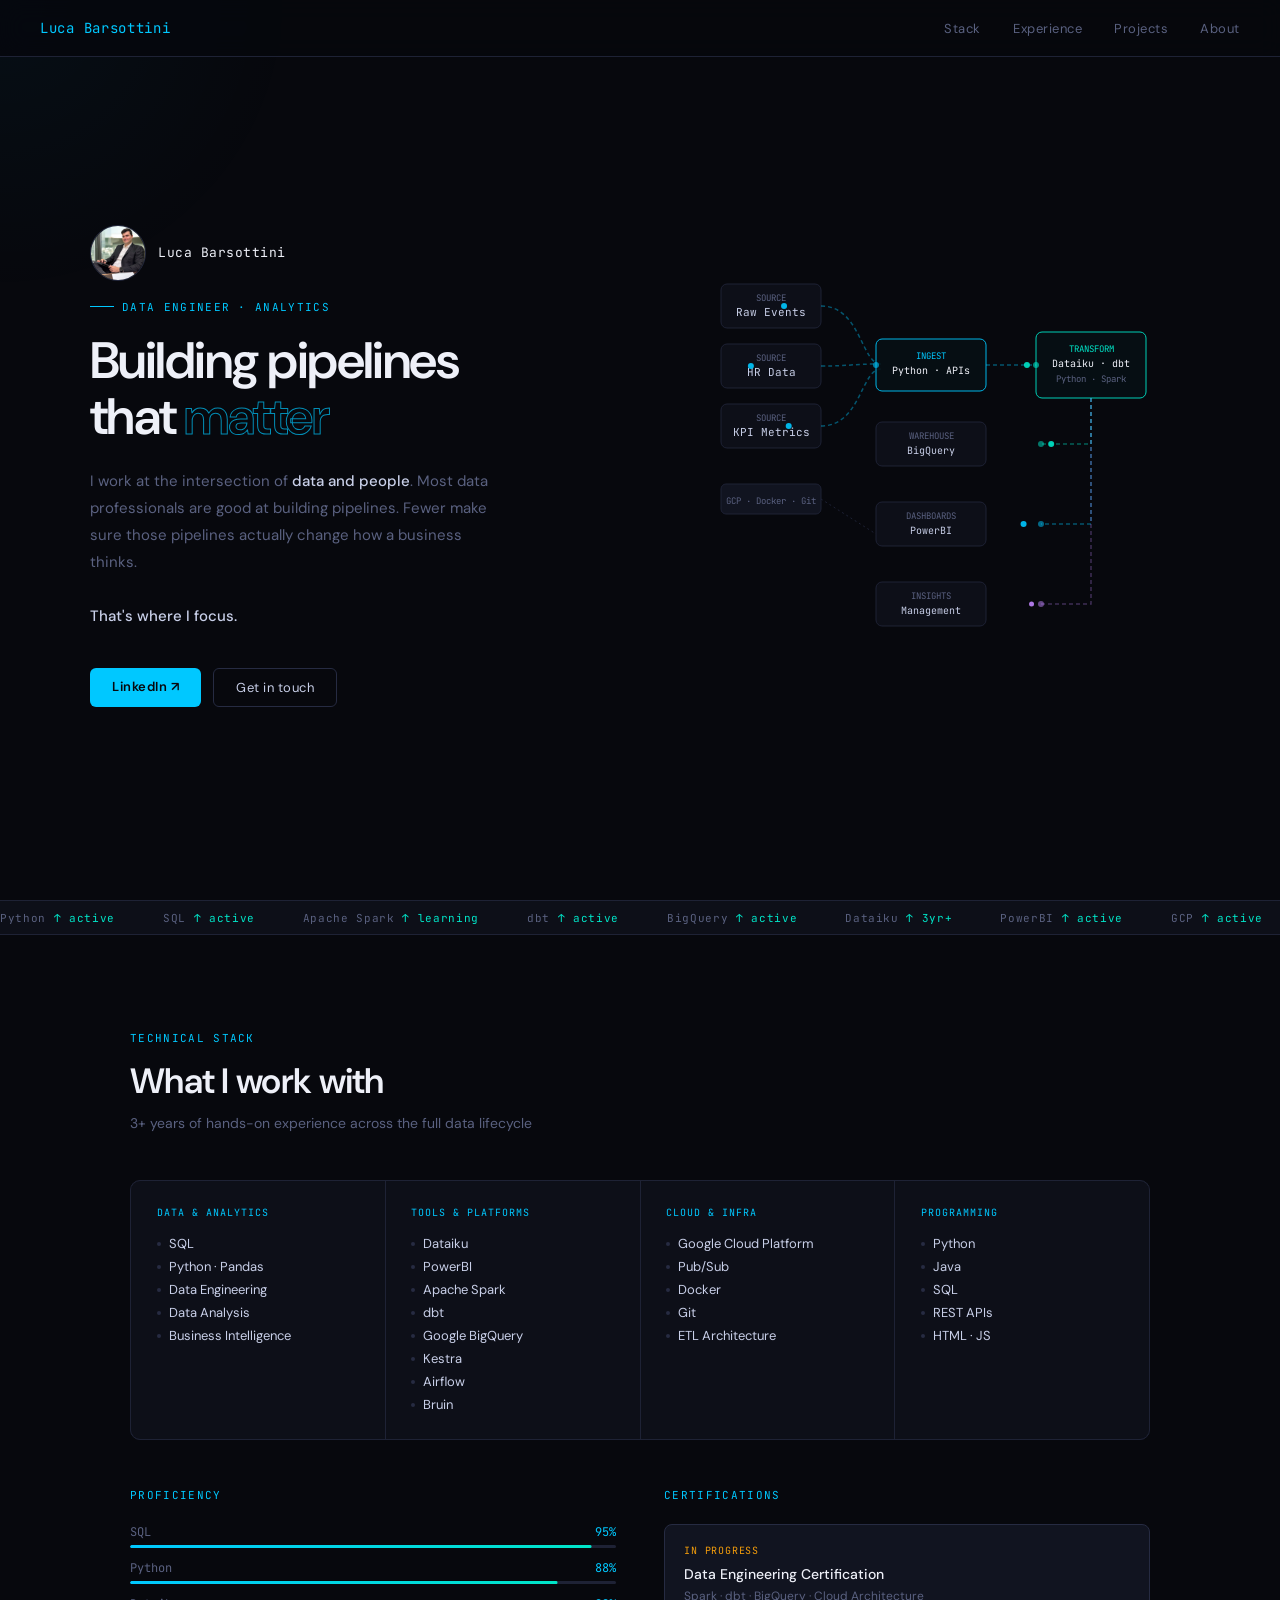
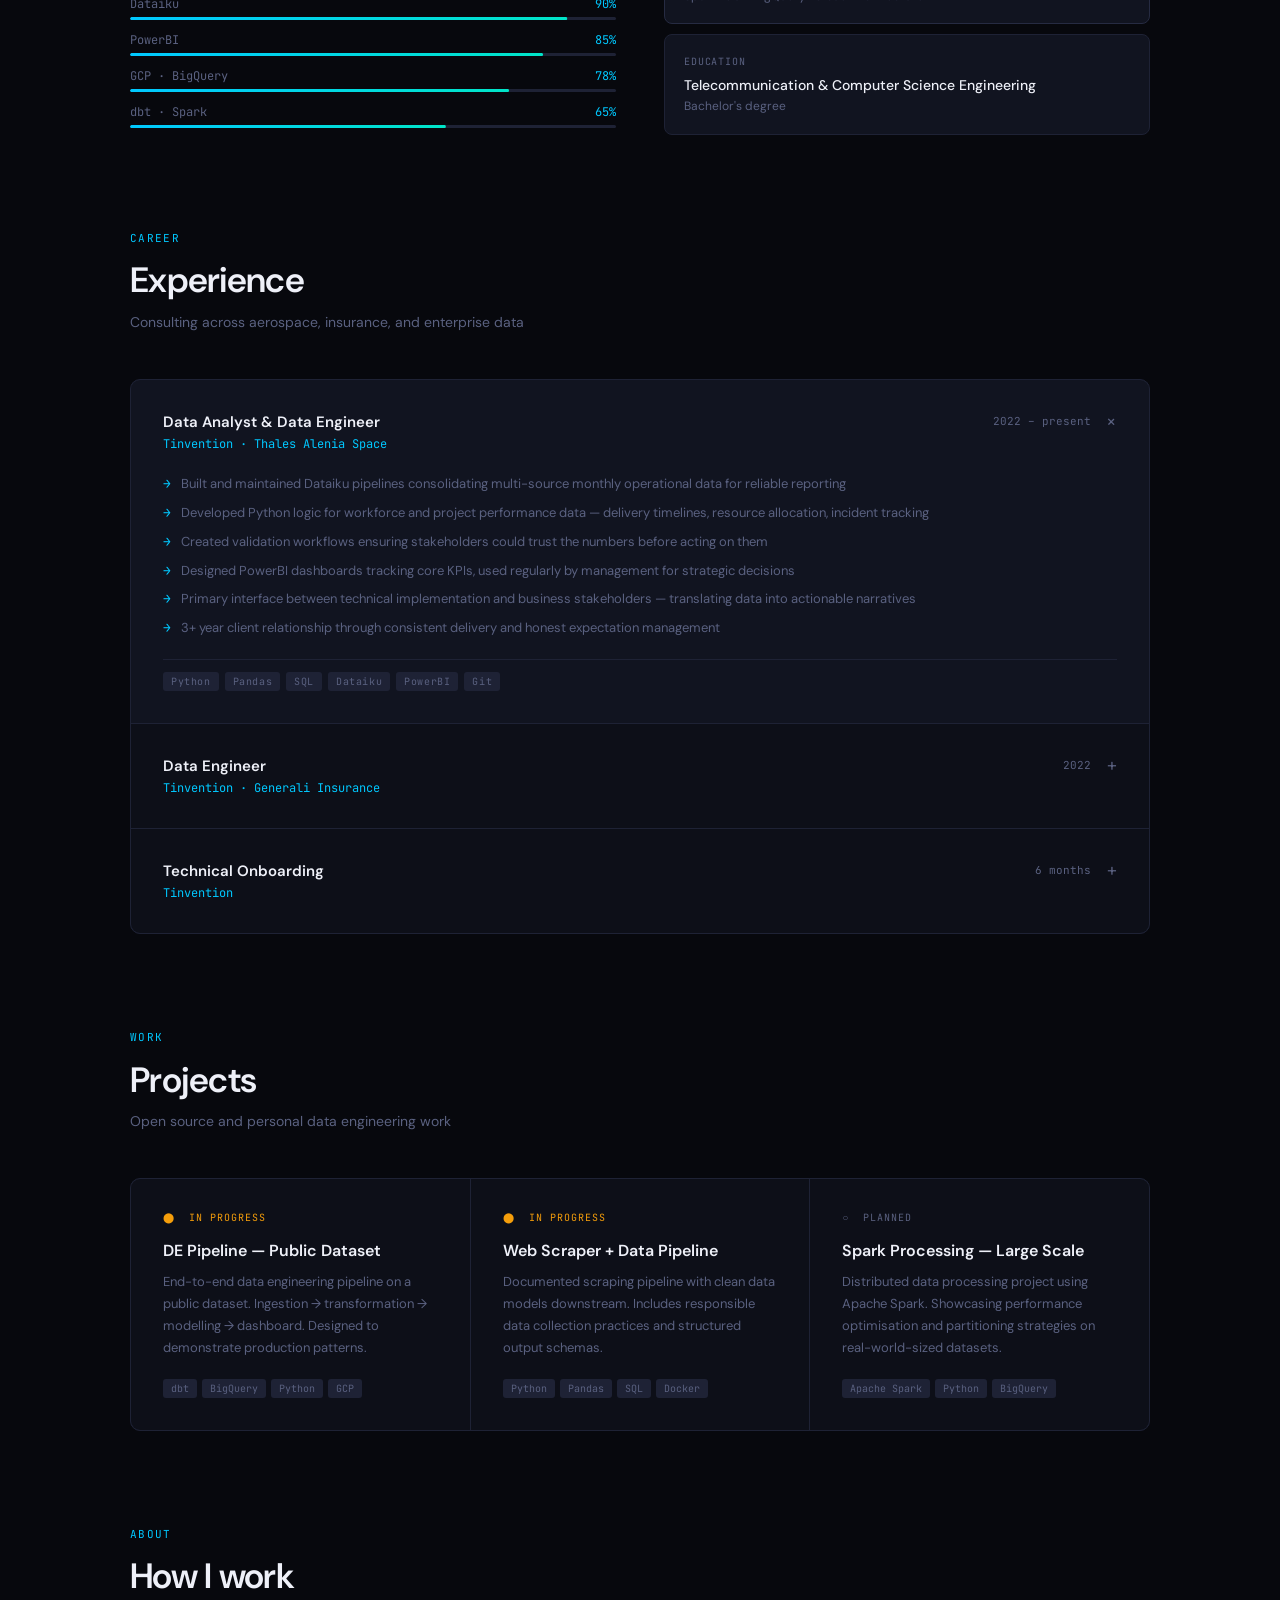
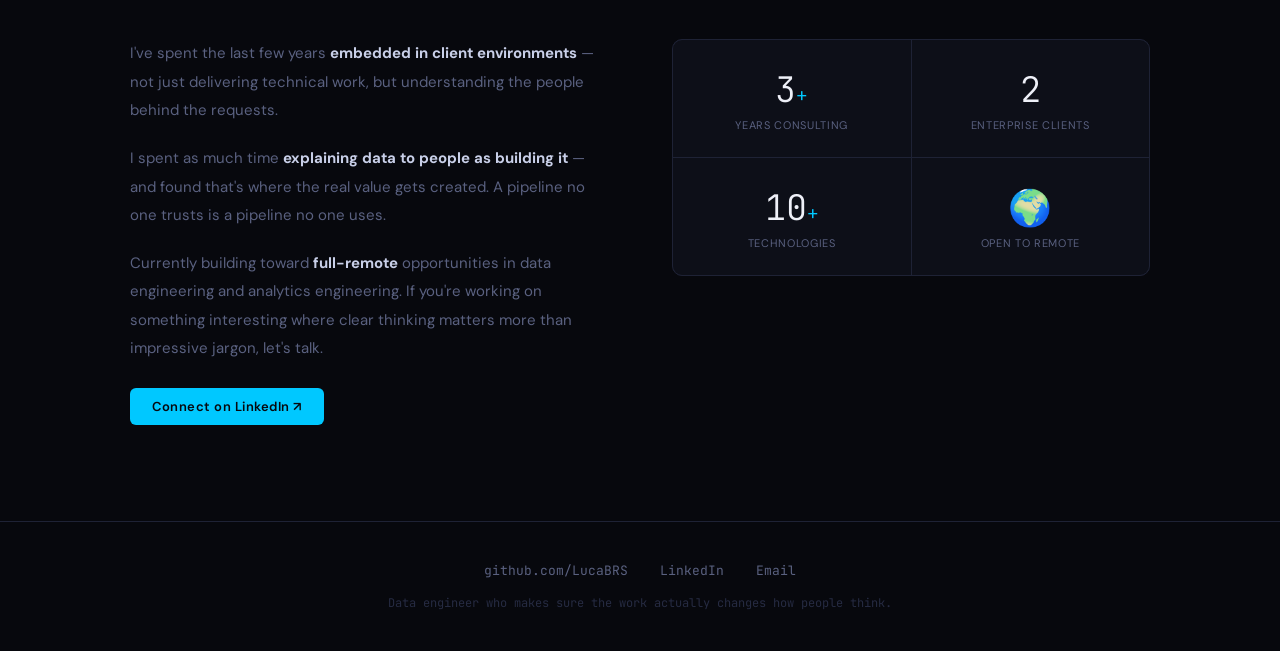
==== commit ff748bc9: "fix animation, dot disallineament" ====
--- a/index.html
+++ b/index.html
@@ -120,8 +120,9 @@
         <circle id="dot2" r="3" fill="#00c8ff" opacity="0.9"/>
         <circle id="dot3" r="3" fill="#00c8ff" opacity="0.9"/>
         <circle id="dot4" r="3" fill="#00e5c8" opacity="0.9"/>
-        <circle id="dot5" r="3" fill="#00c8ff" opacity="0.9"/>
-        <circle id="dot6" r="2.5" fill="#c084fc" opacity="0.9"/>
+        <circle id="dot5" r="3" fill="#00e5c8" opacity="0.9"/>
+        <circle id="dot6" r="3" fill="#00c8ff" opacity="0.9"/>
+        <circle id="dot7" r="2.5" fill="#c084fc" opacity="0.9"/>
 
         <!-- CLOUD LABEL -->
         <rect x="10" y="230" width="100" height="30" rx="5" fill="#111420" stroke="#1e2235"/>
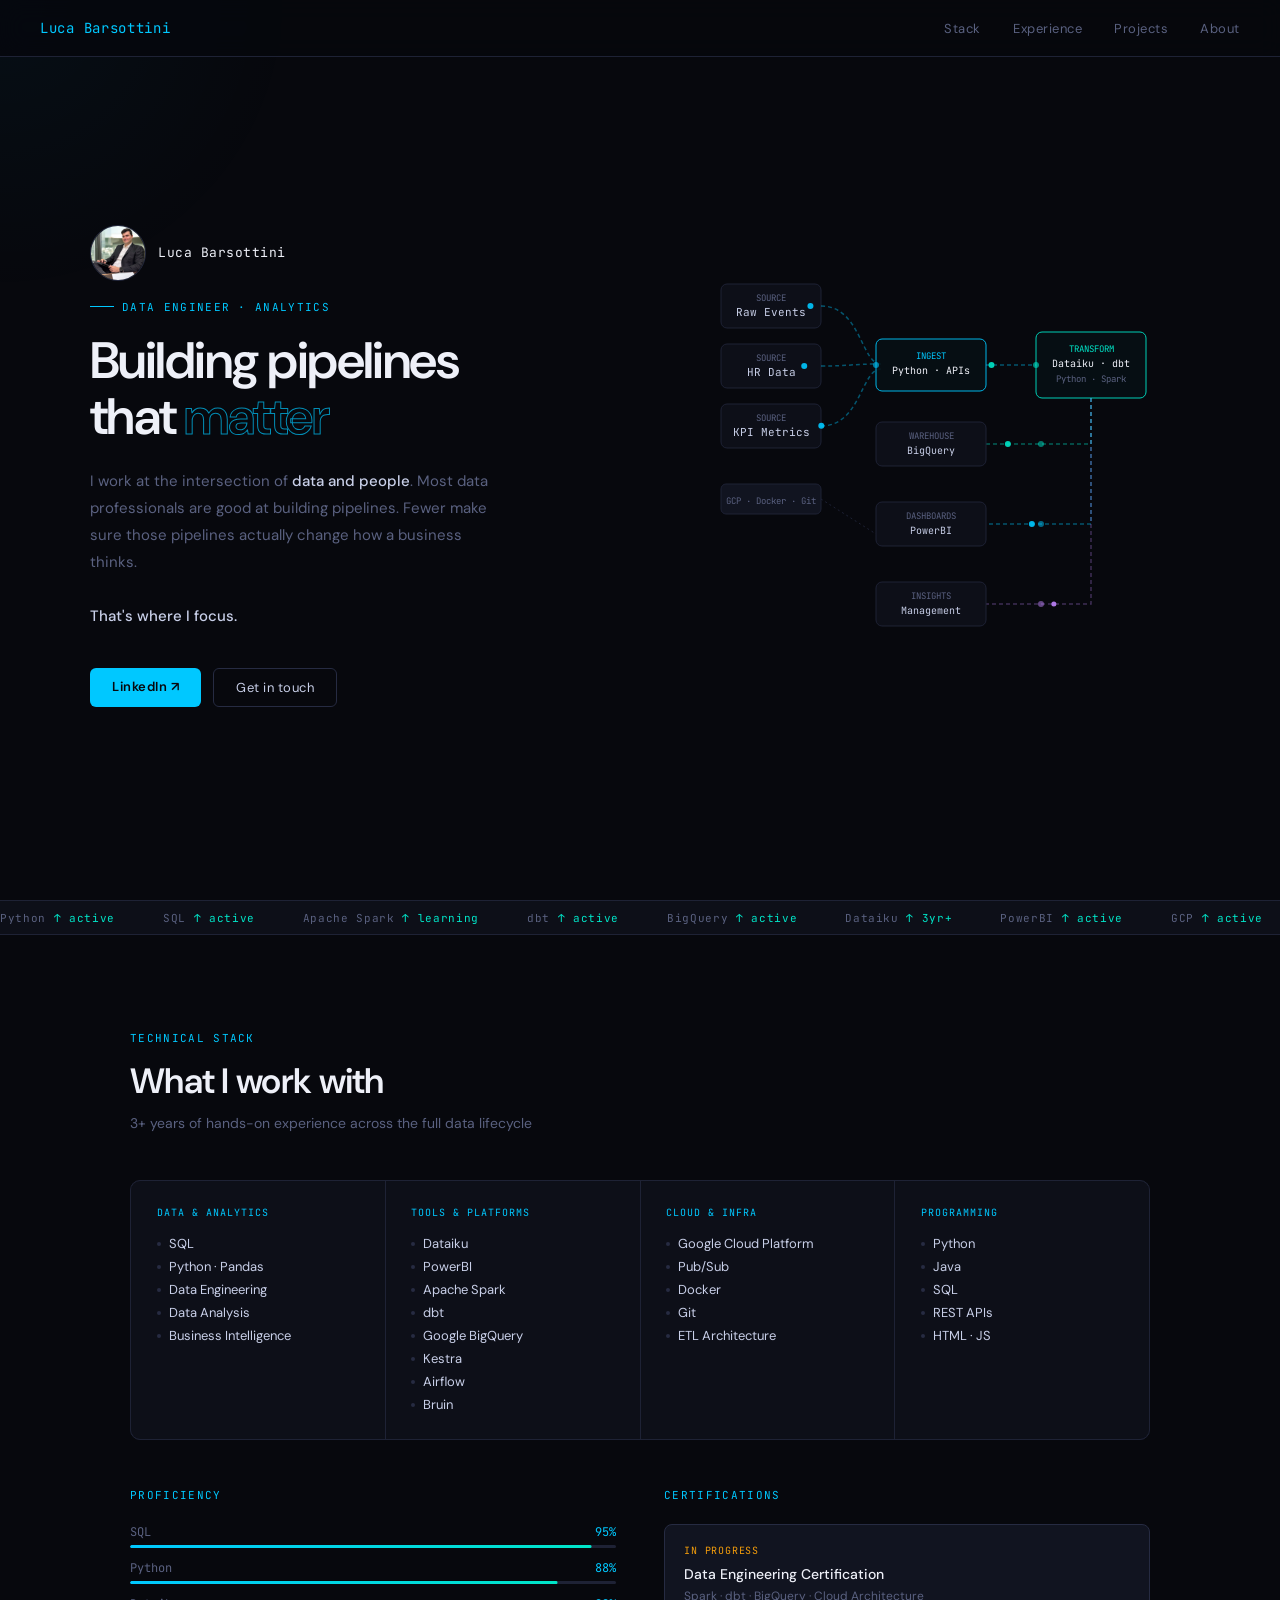
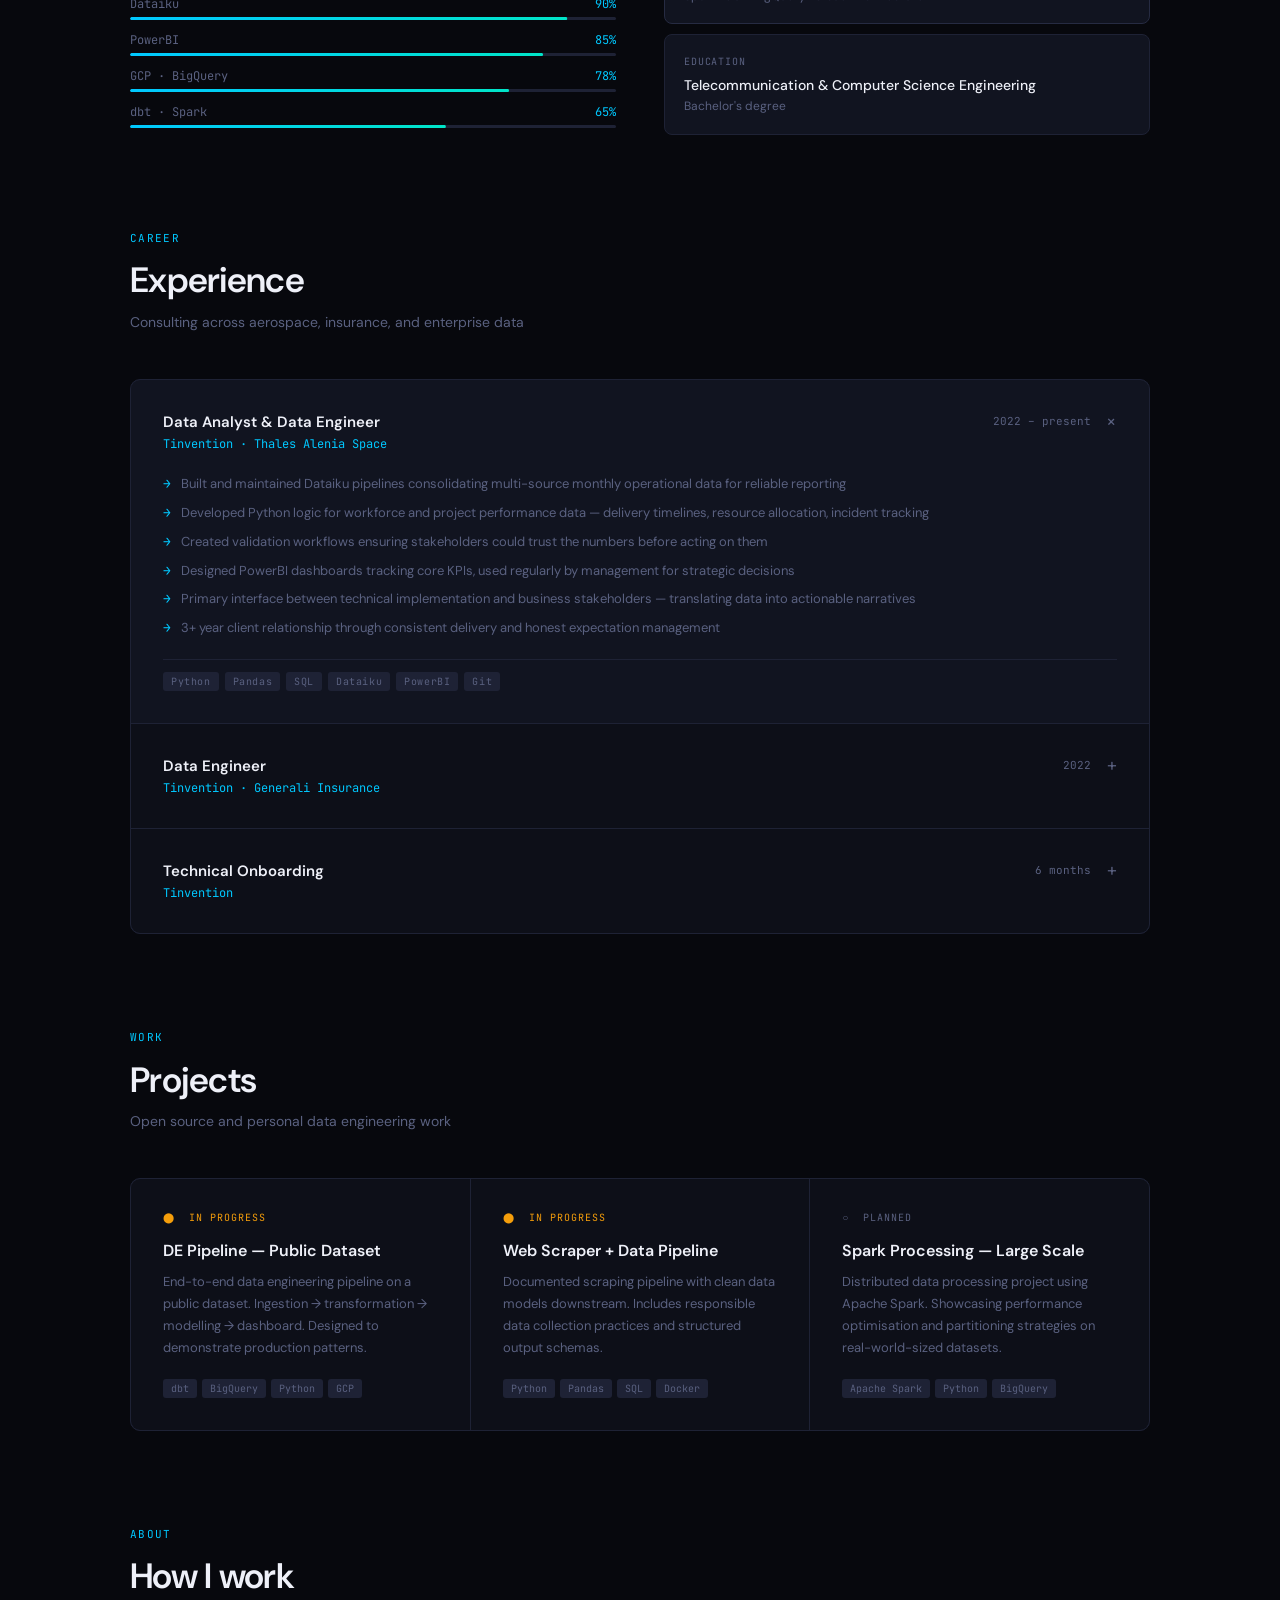
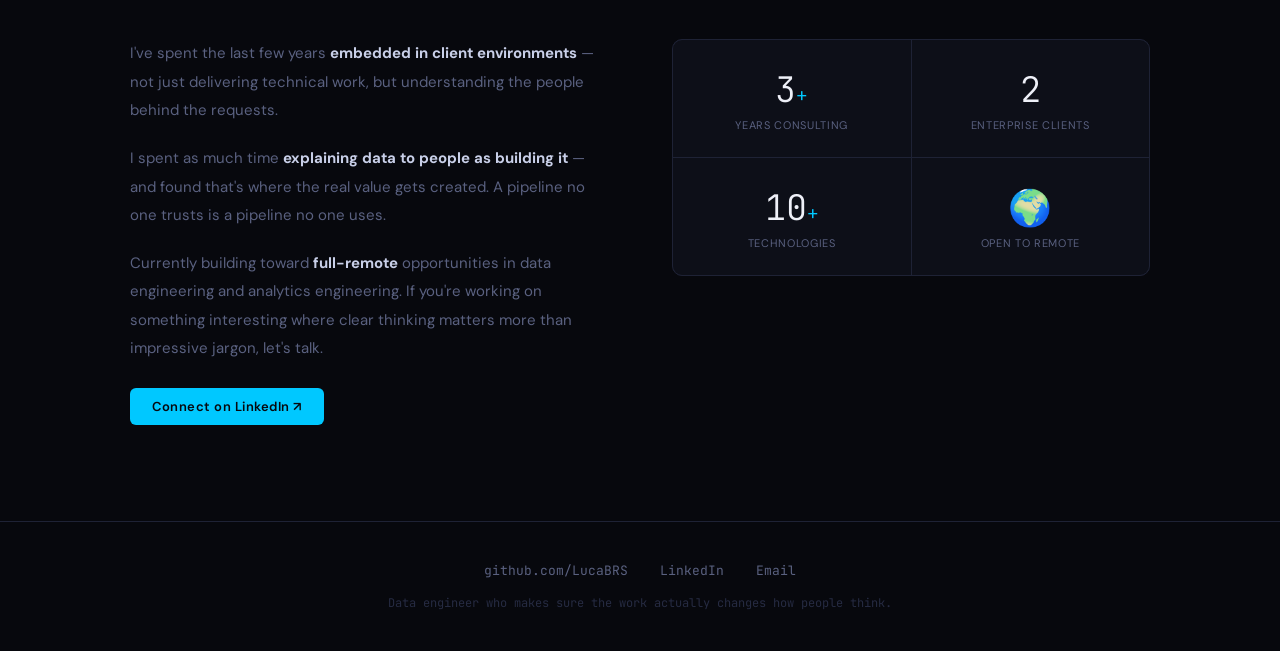
==== commit 9fc6d0b1: "linee svg" ====
--- a/index.html
+++ b/index.html
@@ -91,9 +91,9 @@
         <circle cx="325" cy="111" r="3" fill="#00e5c8" opacity="0.6"/>
 
         <!-- DOWN + OUTPUT LINES -->
-        <path d="M380,144 L380,190 L330,190" stroke="#00e5c8" stroke-width="1.5" stroke-dasharray="4 3" opacity="0.4"/>
-        <path d="M380,144 L380,270 L330,270" stroke="#00c8ff" stroke-width="1.5" stroke-dasharray="4 3" opacity="0.4"/>
-        <path d="M380,144 L380,350 L330,350" stroke="#c084fc" stroke-width="1.5" stroke-dasharray="4 3" opacity="0.3"/>
+        <path d="M380,144 L380,190 L165,190" stroke="#00e5c8" stroke-width="1.5" stroke-dasharray="4 3" opacity="0.4"/>
+        <path d="M380,144 L380,270 L165,270" stroke="#00c8ff" stroke-width="1.5" stroke-dasharray="4 3" opacity="0.4"/>
+        <path d="M380,144 L380,350 L165,350" stroke="#c084fc" stroke-width="1.5" stroke-dasharray="4 3" opacity="0.3"/>
 
         <!-- OUTPUT NODES -->
         <g>
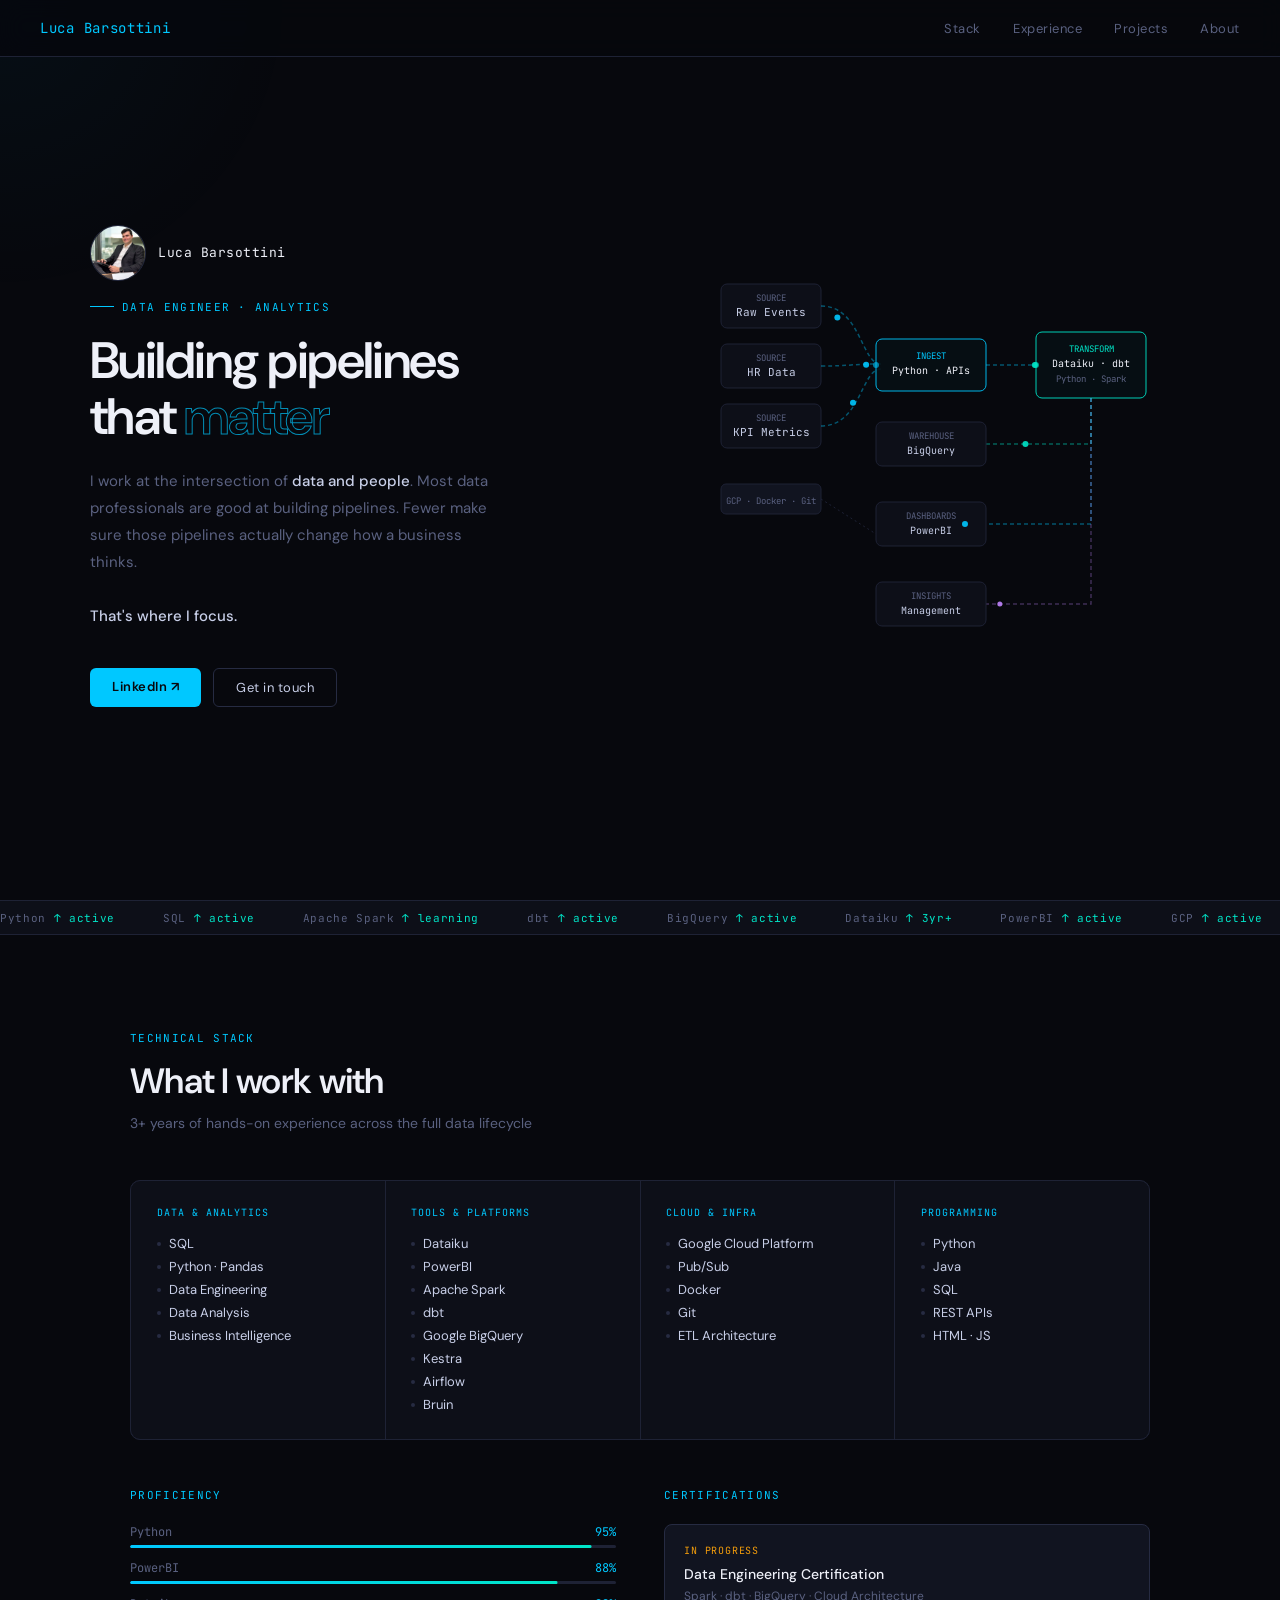
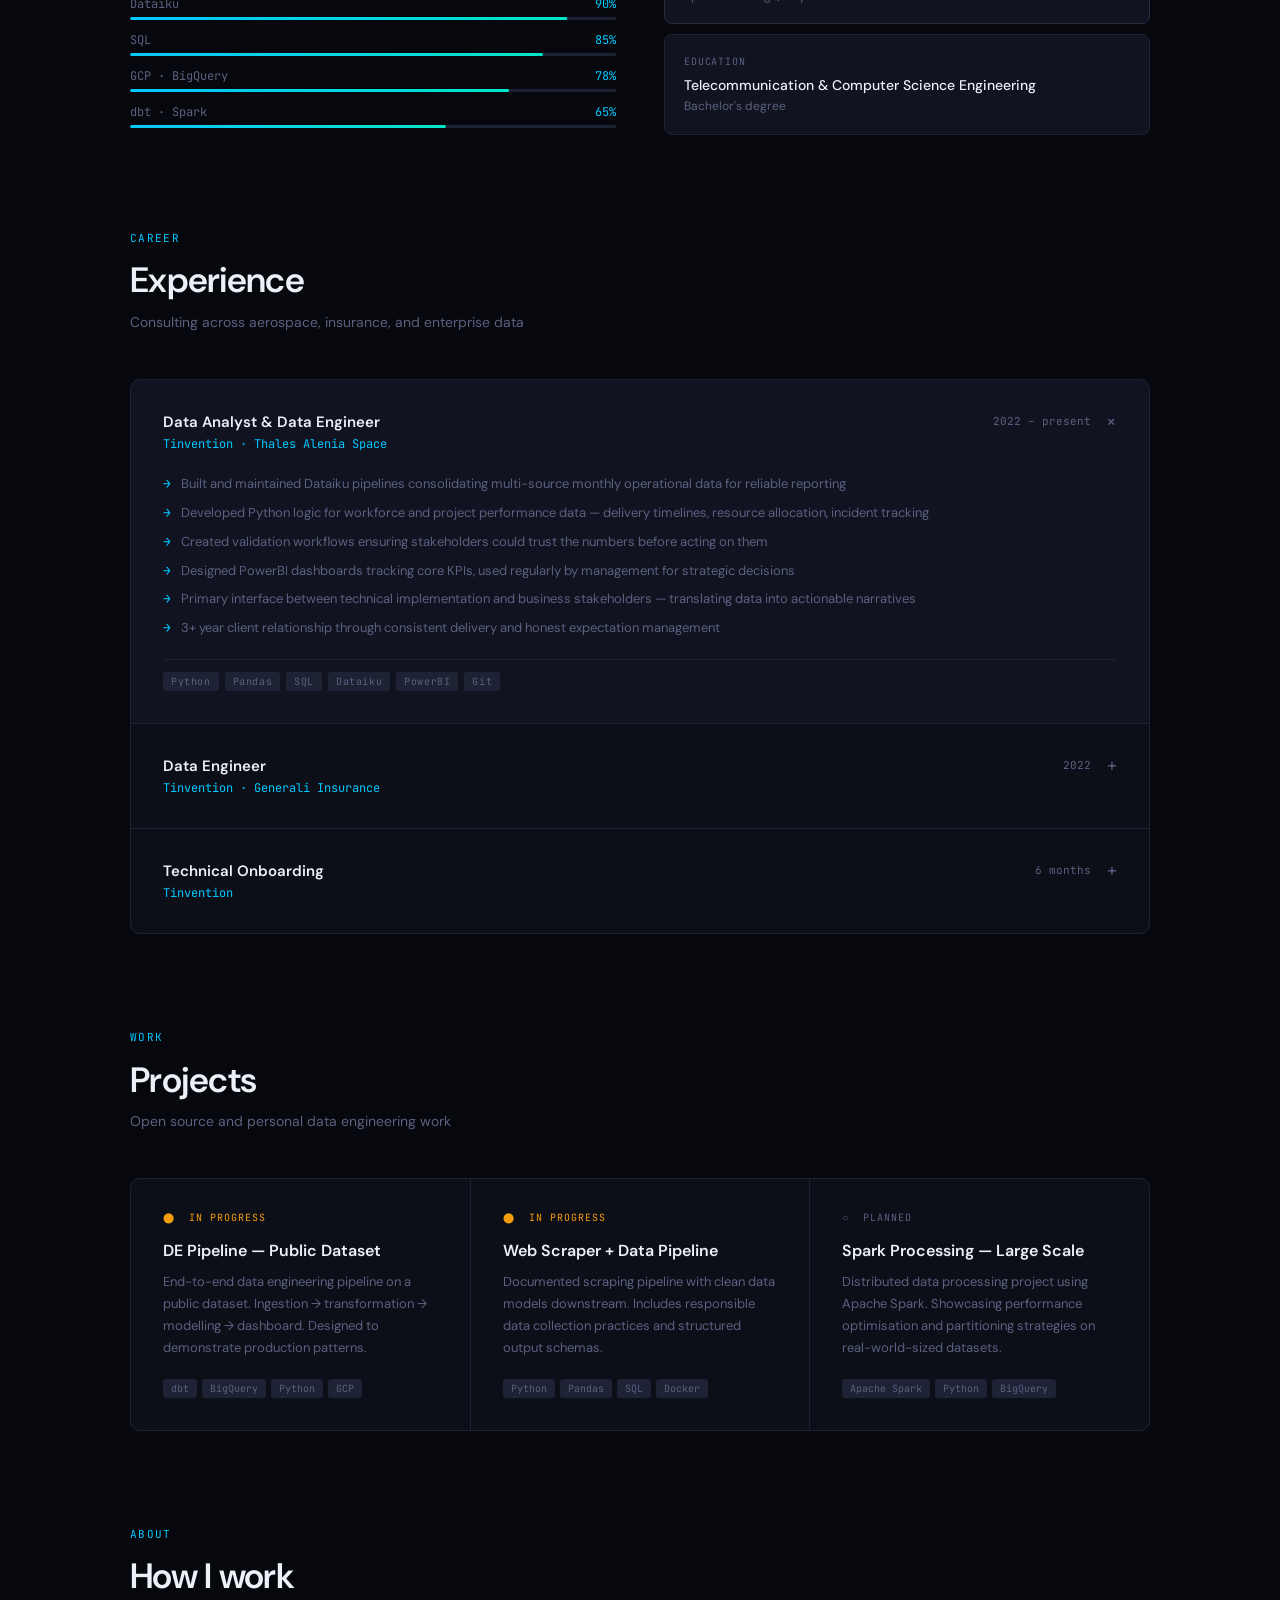
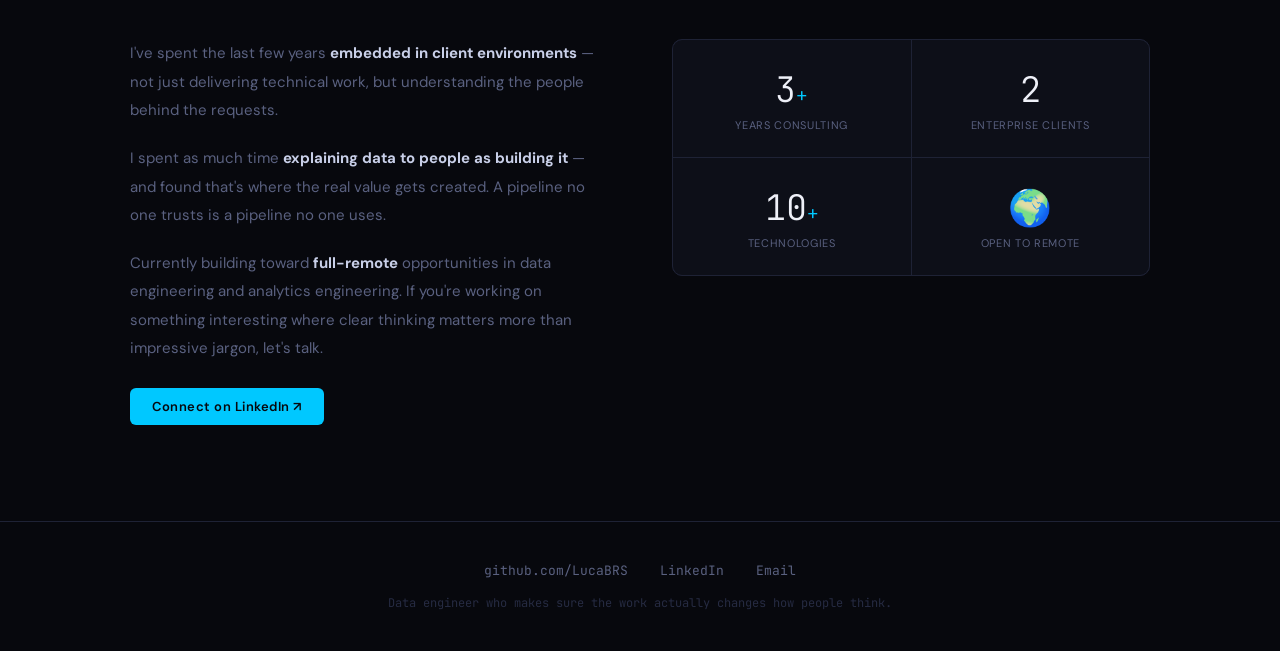
==== commit 65648d09: "fix animation" ====
--- a/index.html
+++ b/index.html
@@ -100,19 +100,16 @@
           <rect x="165" y="168" width="110" height="44" rx="6" fill="#0d0f18" stroke="#1e2235" stroke-width="1"/>
           <text x="220" y="185" font-family="JetBrains Mono,monospace" font-size="9" fill="#5a6180" text-anchor="middle">WAREHOUSE</text>
           <text x="220" y="200" font-family="JetBrains Mono,monospace" font-size="10" fill="#c8cfe8" text-anchor="middle">BigQuery</text>
-          <circle cx="330" cy="190" r="3" fill="#00e5c8" opacity="0.5"/>
         </g>
         <g>
           <rect x="165" y="248" width="110" height="44" rx="6" fill="#0d0f18" stroke="#1e2235" stroke-width="1"/>
           <text x="220" y="265" font-family="JetBrains Mono,monospace" font-size="9" fill="#5a6180" text-anchor="middle">DASHBOARDS</text>
           <text x="220" y="280" font-family="JetBrains Mono,monospace" font-size="10" fill="#c8cfe8" text-anchor="middle">PowerBI</text>
-          <circle cx="330" cy="270" r="3" fill="#00c8ff" opacity="0.5"/>
         </g>
         <g>
           <rect x="165" y="328" width="110" height="44" rx="6" fill="#0d0f18" stroke="#1e2235" stroke-width="1"/>
           <text x="220" y="345" font-family="JetBrains Mono,monospace" font-size="9" fill="#5a6180" text-anchor="middle">INSIGHTS</text>
           <text x="220" y="360" font-family="JetBrains Mono,monospace" font-size="10" fill="#c8cfe8" text-anchor="middle">Management</text>
-          <circle cx="330" cy="350" r="3" fill="#c084fc" opacity="0.5"/>
         </g>
 
         <!-- PARTICLES (animated dots on paths) -->
@@ -223,11 +220,11 @@
       <div class="section-label" style="margin-bottom:1.4rem">Proficiency</div>
       <div class="bar-group" id="bars">
         <div class="bar-item">
-          <div class="bar-label"><span>SQL</span><span>95%</span></div>
+          <div class="bar-label"><span>Python</span><span>95%</span></div>
           <div class="bar-track"><div class="bar-fill" data-w="0.95"></div></div>
         </div>
         <div class="bar-item">
-          <div class="bar-label"><span>Python</span><span>88%</span></div>
+          <div class="bar-label"><span>PowerBI</span><span>88%</span></div>
           <div class="bar-track"><div class="bar-fill" data-w="0.88"></div></div>
         </div>
         <div class="bar-item">
@@ -235,7 +232,7 @@
           <div class="bar-track"><div class="bar-fill" data-w="0.90"></div></div>
         </div>
         <div class="bar-item">
-          <div class="bar-label"><span>PowerBI</span><span>85%</span></div>
+          <div class="bar-label"><span>SQL</span><span>85%</span></div>
           <div class="bar-track"><div class="bar-fill" data-w="0.85"></div></div>
         </div>
         <div class="bar-item">
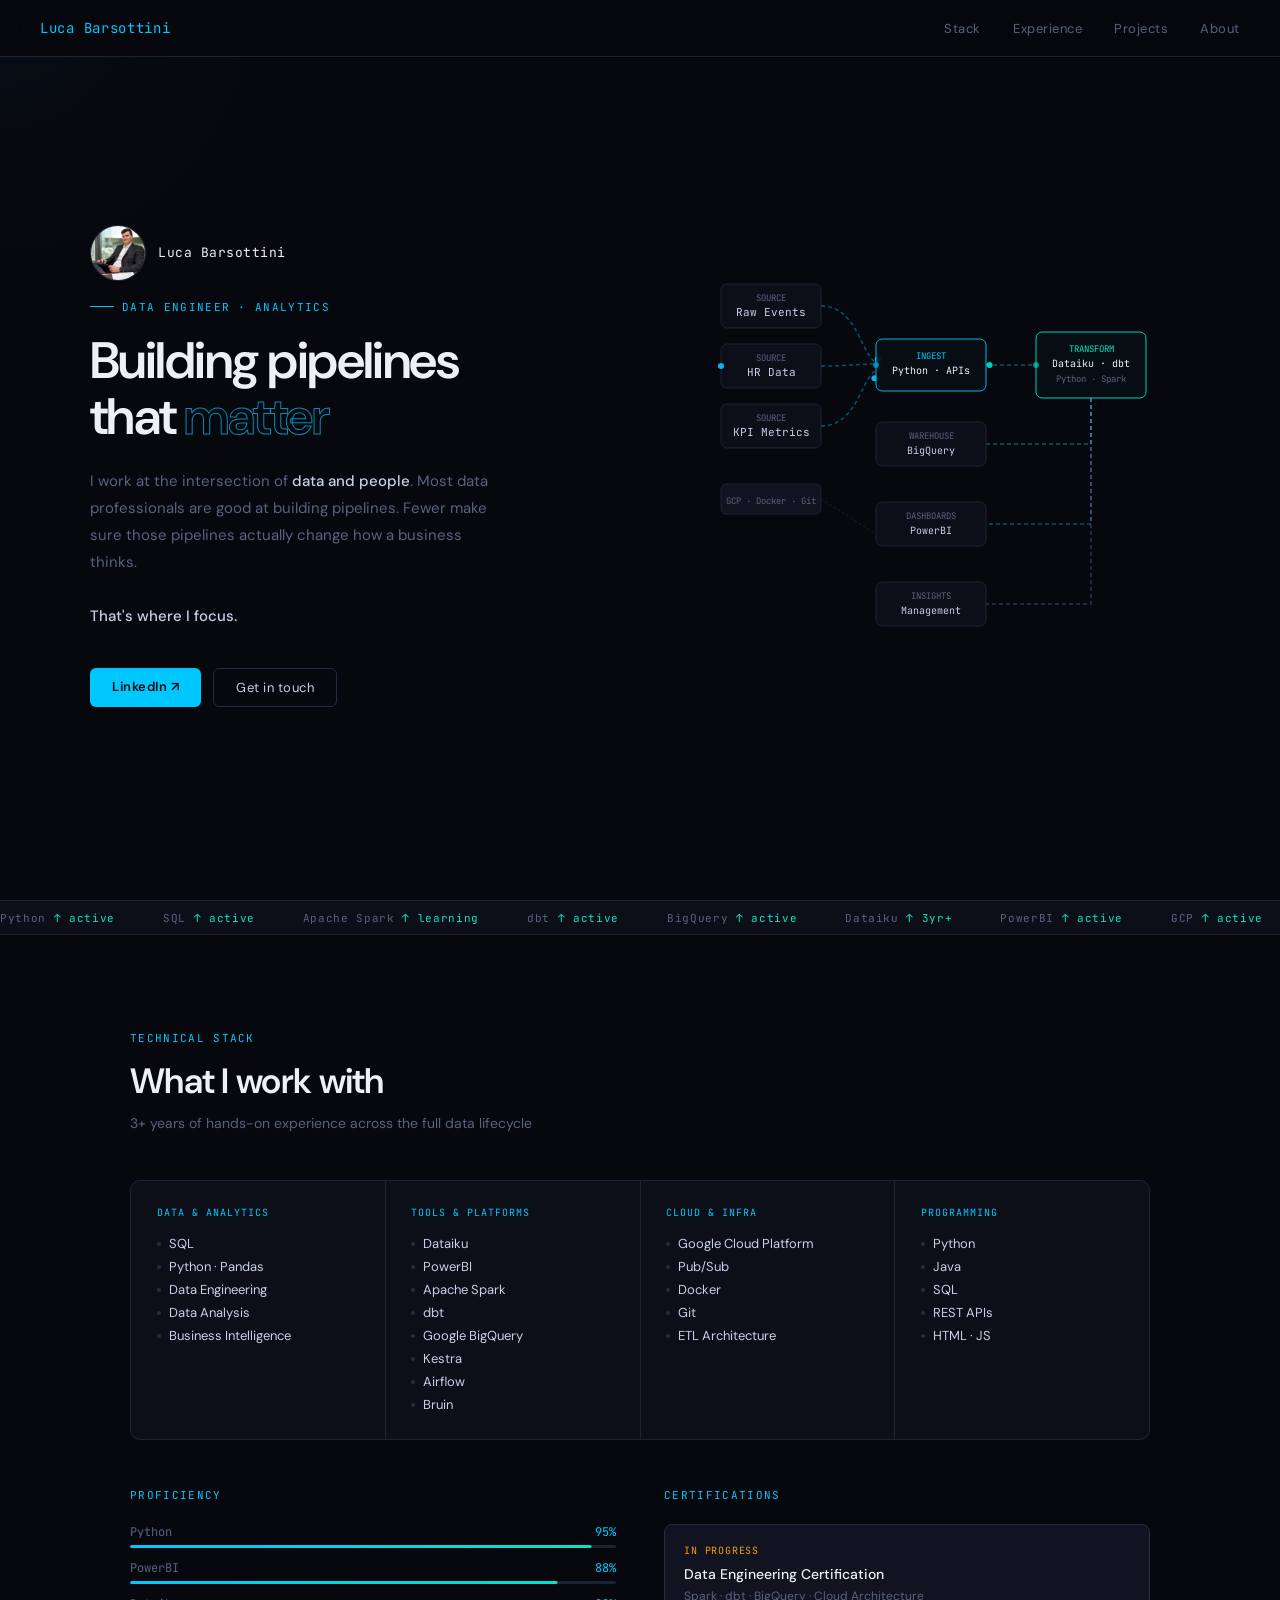
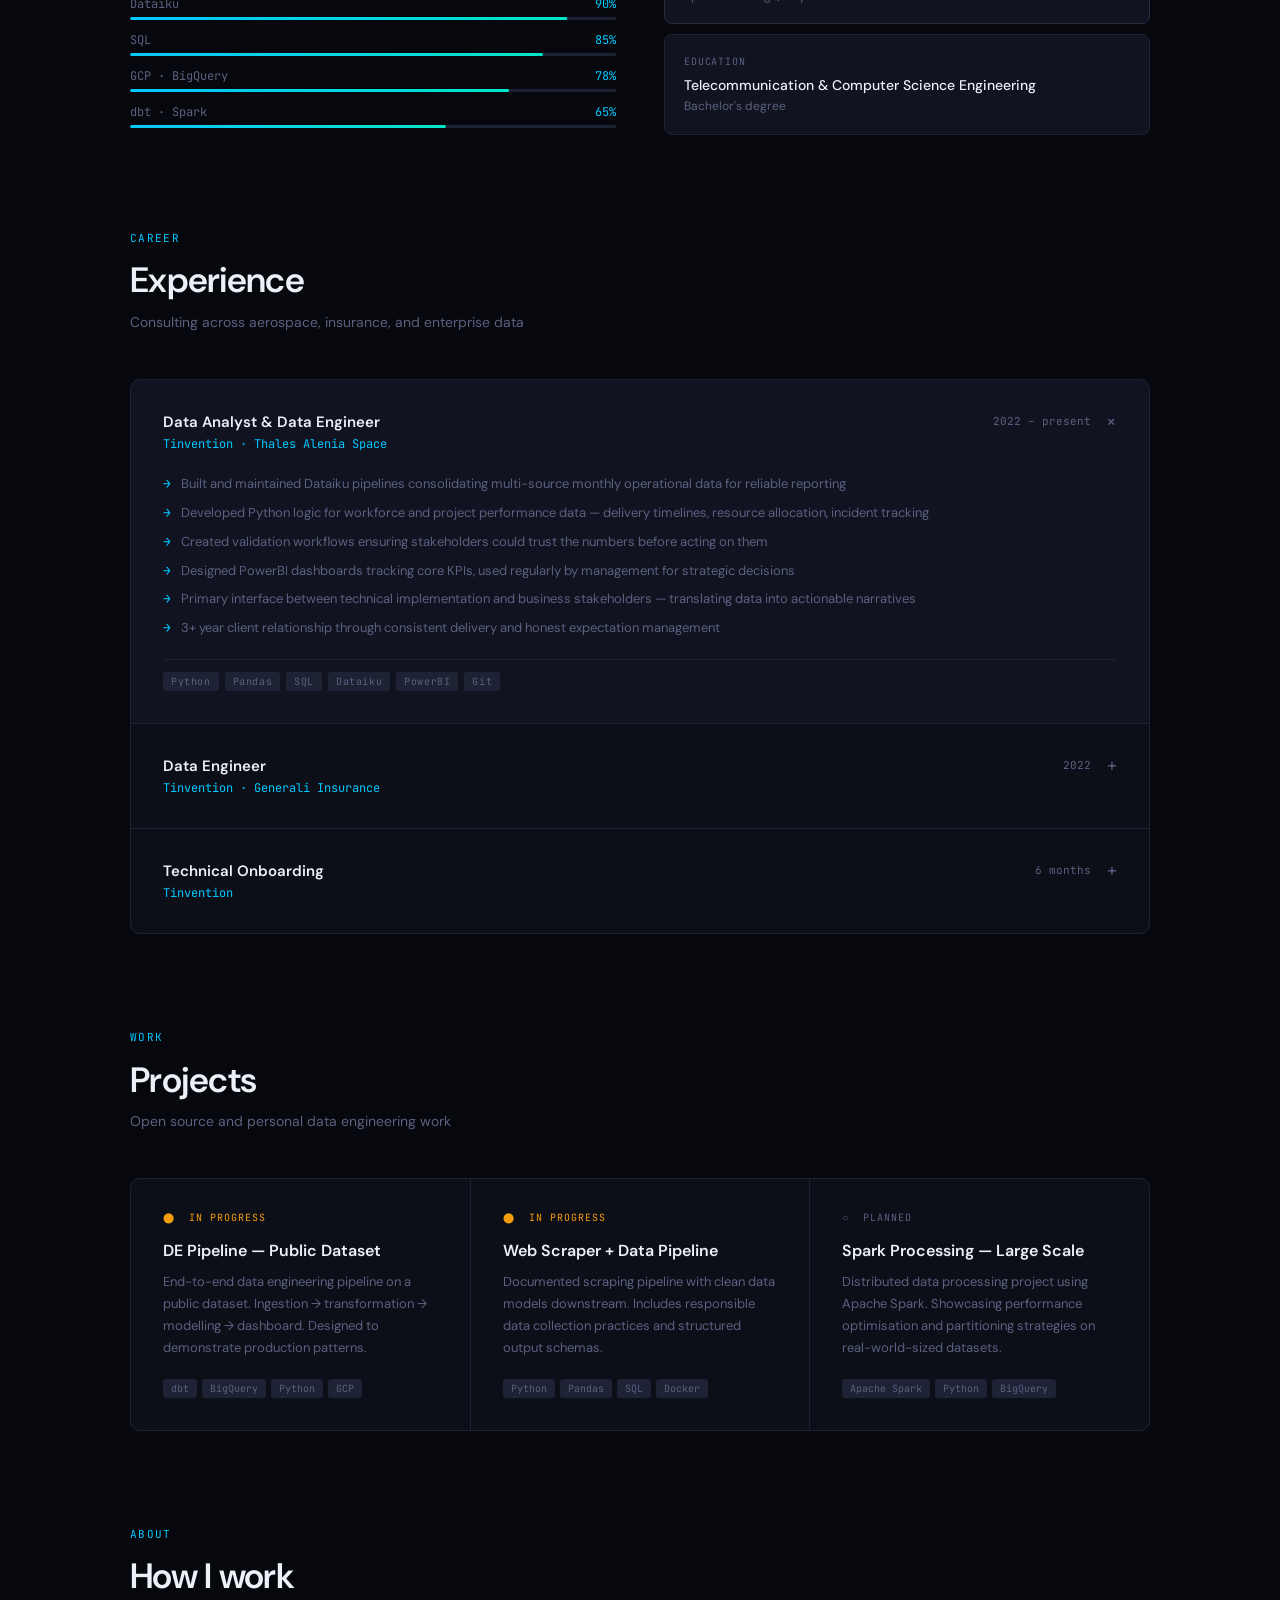
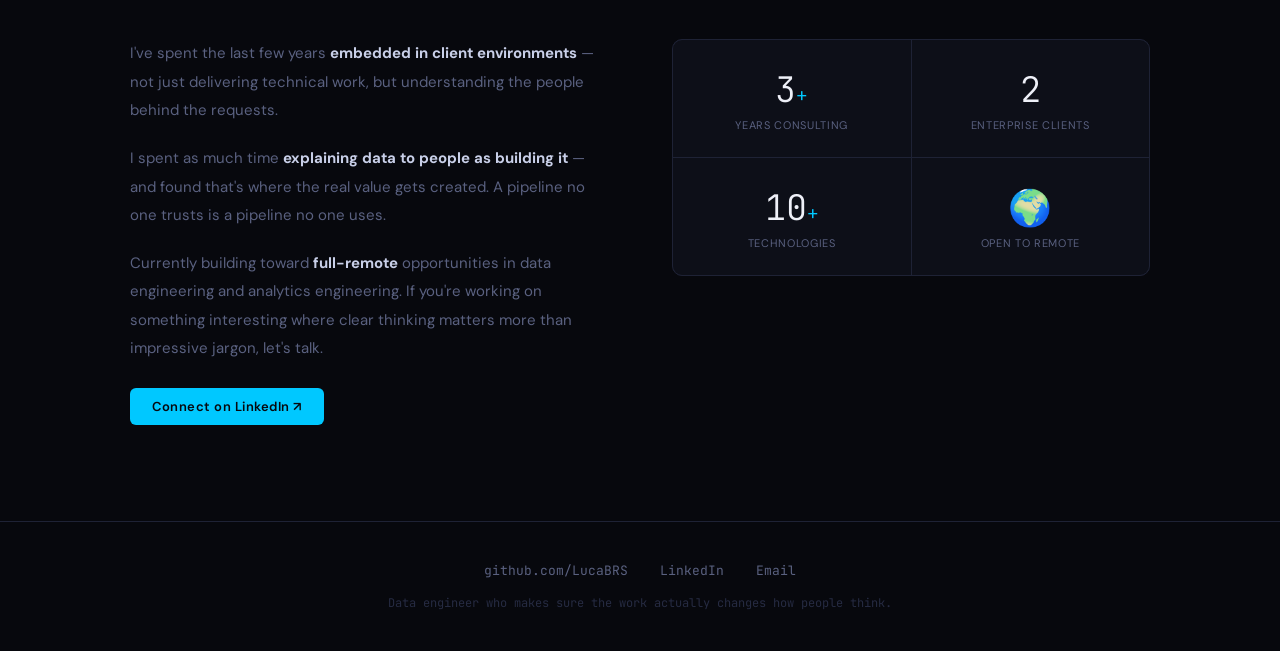
==== commit afffdb09: "dot now end correctly" ====
--- a/index.html
+++ b/index.html
@@ -69,48 +69,14 @@
           <text x="60" y="182" font-family="JetBrains Mono,monospace" font-size="11" fill="#c8cfe8" text-anchor="middle">KPI Metrics</text>
         </g>
 
-        <!-- PIPELINE LINES (animated) -->
+        <!-- PIPELINE LINES -->
         <path id="p1" d="M110,52 C150,52 150,110 170,110" stroke="#00c8ff" stroke-width="1.5" stroke-dasharray="4 3" opacity="0.4"/>
         <path id="p2" d="M110,112 C140,112 140,110 170,110" stroke="#00c8ff" stroke-width="1.5" stroke-dasharray="4 3" opacity="0.4"/>
         <path id="p3" d="M110,172 C150,172 150,115 170,115" stroke="#00c8ff" stroke-width="1.5" stroke-dasharray="4 3" opacity="0.4"/>
-
-        <!-- INGEST NODE -->
-        <rect x="165" y="85" width="110" height="52" rx="6" fill="#071015" stroke="#00c8ff" stroke-width="1" opacity="0.9"/>
-        <text x="220" y="105" font-family="JetBrains Mono,monospace" font-size="9" fill="#00c8ff" text-anchor="middle">INGEST</text>
-        <text x="220" y="120" font-family="JetBrains Mono,monospace" font-size="10" fill="#eef0f8" text-anchor="middle">Python · APIs</text>
-        <circle cx="165" cy="111" r="3" fill="#00c8ff" opacity="0.6"/>
-
-        <!-- LINE TO TRANSFORM -->
         <path d="M275,111 L330,111" stroke="#00c8ff" stroke-width="1.5" stroke-dasharray="4 3" opacity="0.4"/>
-
-        <!-- TRANSFORM NODE -->
-        <rect x="325" y="78" width="110" height="66" rx="6" fill="#071015" stroke="#00e5c8" stroke-width="1" opacity="0.9"/>
-        <text x="380" y="98" font-family="JetBrains Mono,monospace" font-size="9" fill="#00e5c8" text-anchor="middle">TRANSFORM</text>
-        <text x="380" y="113" font-family="JetBrains Mono,monospace" font-size="10" fill="#eef0f8" text-anchor="middle">Dataiku · dbt</text>
-        <text x="380" y="128" font-family="JetBrains Mono,monospace" font-size="9" fill="#5a6180" text-anchor="middle">Python · Spark</text>
-        <circle cx="325" cy="111" r="3" fill="#00e5c8" opacity="0.6"/>
-
-        <!-- DOWN + OUTPUT LINES -->
         <path d="M380,144 L380,190 L165,190" stroke="#00e5c8" stroke-width="1.5" stroke-dasharray="4 3" opacity="0.4"/>
         <path d="M380,144 L380,270 L165,270" stroke="#00c8ff" stroke-width="1.5" stroke-dasharray="4 3" opacity="0.4"/>
         <path d="M380,144 L380,350 L165,350" stroke="#c084fc" stroke-width="1.5" stroke-dasharray="4 3" opacity="0.3"/>
-
-        <!-- OUTPUT NODES -->
-        <g>
-          <rect x="165" y="168" width="110" height="44" rx="6" fill="#0d0f18" stroke="#1e2235" stroke-width="1"/>
-          <text x="220" y="185" font-family="JetBrains Mono,monospace" font-size="9" fill="#5a6180" text-anchor="middle">WAREHOUSE</text>
-          <text x="220" y="200" font-family="JetBrains Mono,monospace" font-size="10" fill="#c8cfe8" text-anchor="middle">BigQuery</text>
-        </g>
-        <g>
-          <rect x="165" y="248" width="110" height="44" rx="6" fill="#0d0f18" stroke="#1e2235" stroke-width="1"/>
-          <text x="220" y="265" font-family="JetBrains Mono,monospace" font-size="9" fill="#5a6180" text-anchor="middle">DASHBOARDS</text>
-          <text x="220" y="280" font-family="JetBrains Mono,monospace" font-size="10" fill="#c8cfe8" text-anchor="middle">PowerBI</text>
-        </g>
-        <g>
-          <rect x="165" y="328" width="110" height="44" rx="6" fill="#0d0f18" stroke="#1e2235" stroke-width="1"/>
-          <text x="220" y="345" font-family="JetBrains Mono,monospace" font-size="9" fill="#5a6180" text-anchor="middle">INSIGHTS</text>
-          <text x="220" y="360" font-family="JetBrains Mono,monospace" font-size="10" fill="#c8cfe8" text-anchor="middle">Management</text>
-        </g>
 
         <!-- PARTICLES (animated dots on paths) -->
         <circle id="dot1" r="3" fill="#00c8ff" opacity="0.9"/>
@@ -120,6 +86,36 @@
         <circle id="dot5" r="3" fill="#00e5c8" opacity="0.9"/>
         <circle id="dot6" r="3" fill="#00c8ff" opacity="0.9"/>
         <circle id="dot7" r="2.5" fill="#c084fc" opacity="0.9"/>
+
+        <!-- INGEST NODE -->
+        <rect x="165" y="85" width="110" height="52" rx="6" fill="#071015" stroke="#00c8ff" stroke-width="1" opacity="0.9"/>
+        <text x="220" y="105" font-family="JetBrains Mono,monospace" font-size="9" fill="#00c8ff" text-anchor="middle">INGEST</text>
+        <text x="220" y="120" font-family="JetBrains Mono,monospace" font-size="10" fill="#eef0f8" text-anchor="middle">Python · APIs</text>
+        <circle cx="165" cy="111" r="3" fill="#00c8ff" opacity="0.6"/>
+
+        <!-- TRANSFORM NODE -->
+        <rect x="325" y="78" width="110" height="66" rx="6" fill="#071015" stroke="#00e5c8" stroke-width="1" opacity="0.9"/>
+        <text x="380" y="98" font-family="JetBrains Mono,monospace" font-size="9" fill="#00e5c8" text-anchor="middle">TRANSFORM</text>
+        <text x="380" y="113" font-family="JetBrains Mono,monospace" font-size="10" fill="#eef0f8" text-anchor="middle">Dataiku · dbt</text>
+        <text x="380" y="128" font-family="JetBrains Mono,monospace" font-size="9" fill="#5a6180" text-anchor="middle">Python · Spark</text>
+        <circle cx="325" cy="111" r="3" fill="#00e5c8" opacity="0.6"/>
+
+        <!-- OUTPUT NODES -->
+        <g>
+          <rect x="165" y="168" width="110" height="44" rx="6" fill="#0d0f18" stroke="#1e2235" stroke-width="1"/>
+          <text x="220" y="185" font-family="JetBrains Mono,monospace" font-size="9" fill="#5a6180" text-anchor="middle">WAREHOUSE</text>
+          <text x="220" y="200" font-family="JetBrains Mono,monospace" font-size="10" fill="#c8cfe8" text-anchor="middle">BigQuery</text>
+        </g>
+        <g>
+          <rect x="165" y="248" width="110" height="44" rx="6" fill="#0d0f18" stroke="#1e2235" stroke-width="1"/>
+          <text x="220" y="265" font-family="JetBrains Mono,monospace" font-size="9" fill="#5a6180" text-anchor="middle">DASHBOARDS</text>
+          <text x="220" y="280" font-family="JetBrains Mono,monospace" font-size="10" fill="#c8cfe8" text-anchor="middle">PowerBI</text>
+        </g>
+        <g>
+          <rect x="165" y="328" width="110" height="44" rx="6" fill="#0d0f18" stroke="#1e2235" stroke-width="1"/>
+          <text x="220" y="345" font-family="JetBrains Mono,monospace" font-size="9" fill="#5a6180" text-anchor="middle">INSIGHTS</text>
+          <text x="220" y="360" font-family="JetBrains Mono,monospace" font-size="10" fill="#c8cfe8" text-anchor="middle">Management</text>
+        </g>
 
         <!-- CLOUD LABEL -->
         <rect x="10" y="230" width="100" height="30" rx="5" fill="#111420" stroke="#1e2235"/>
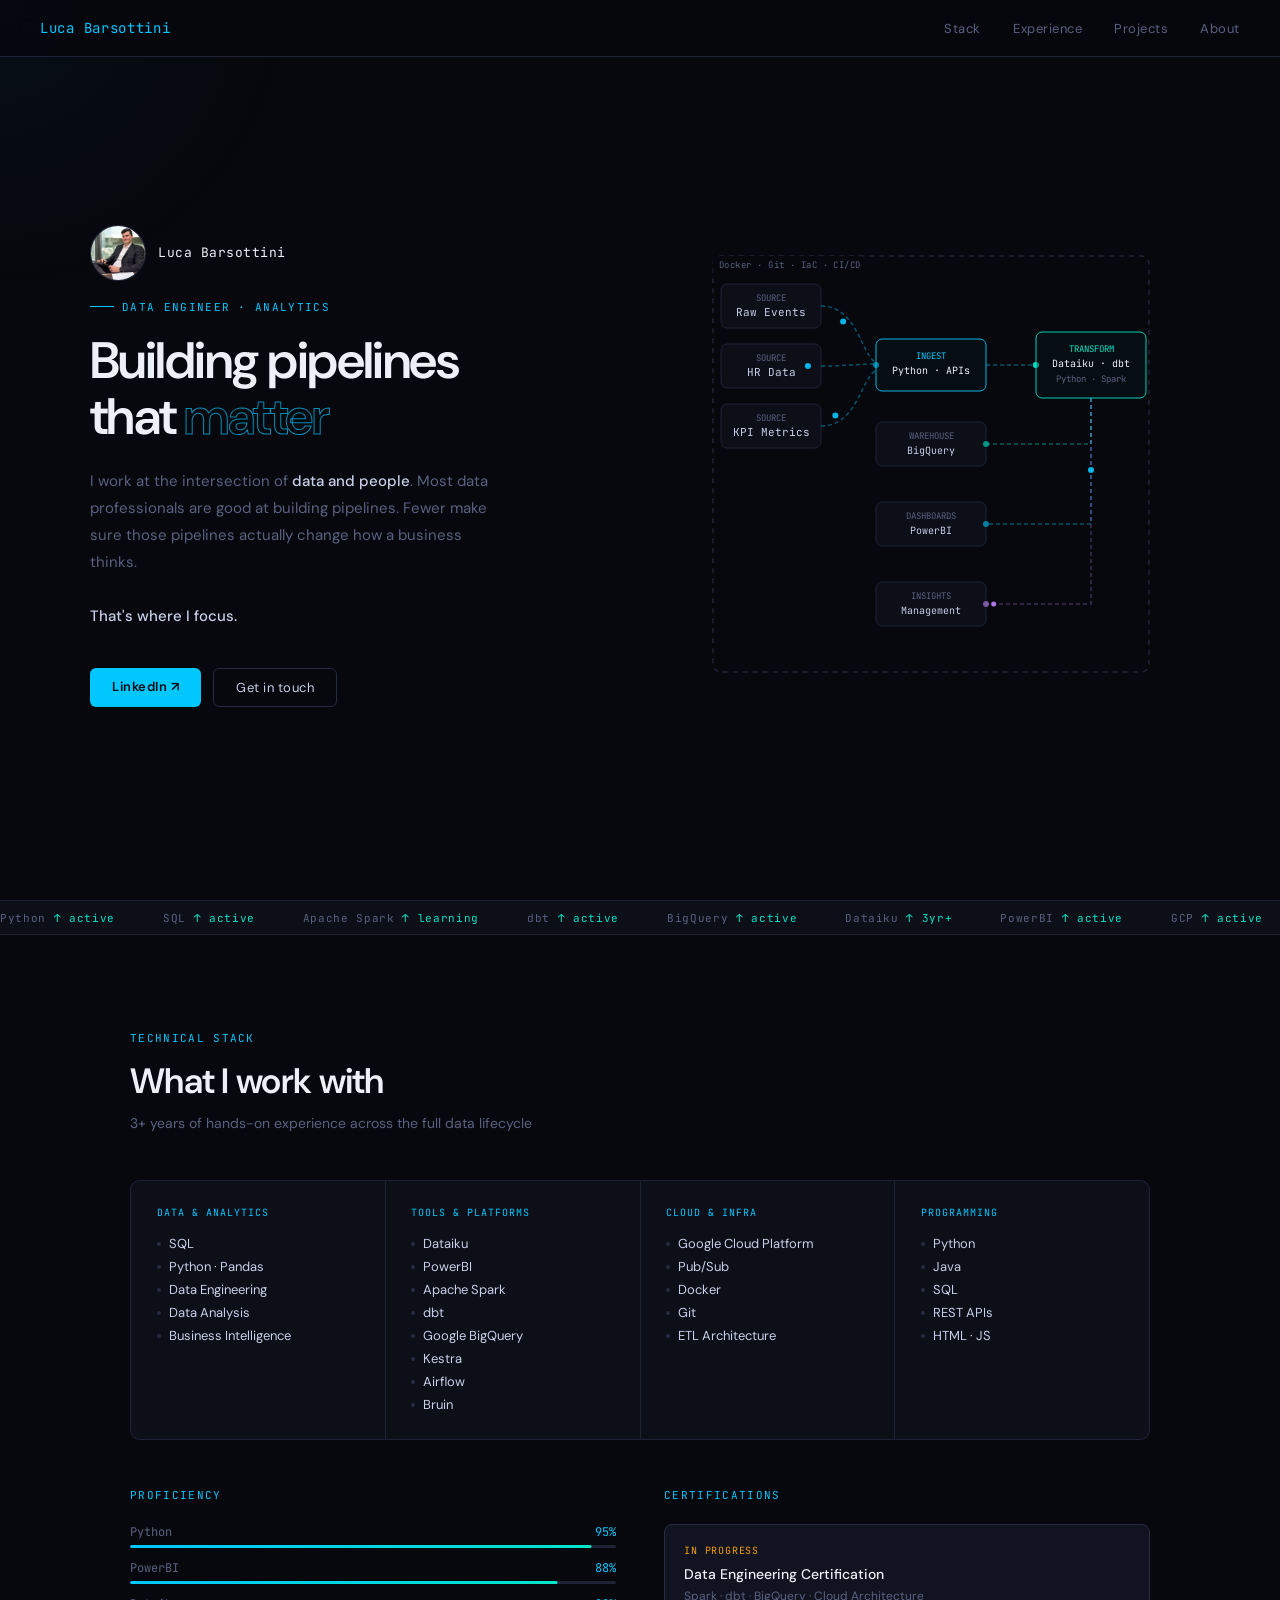
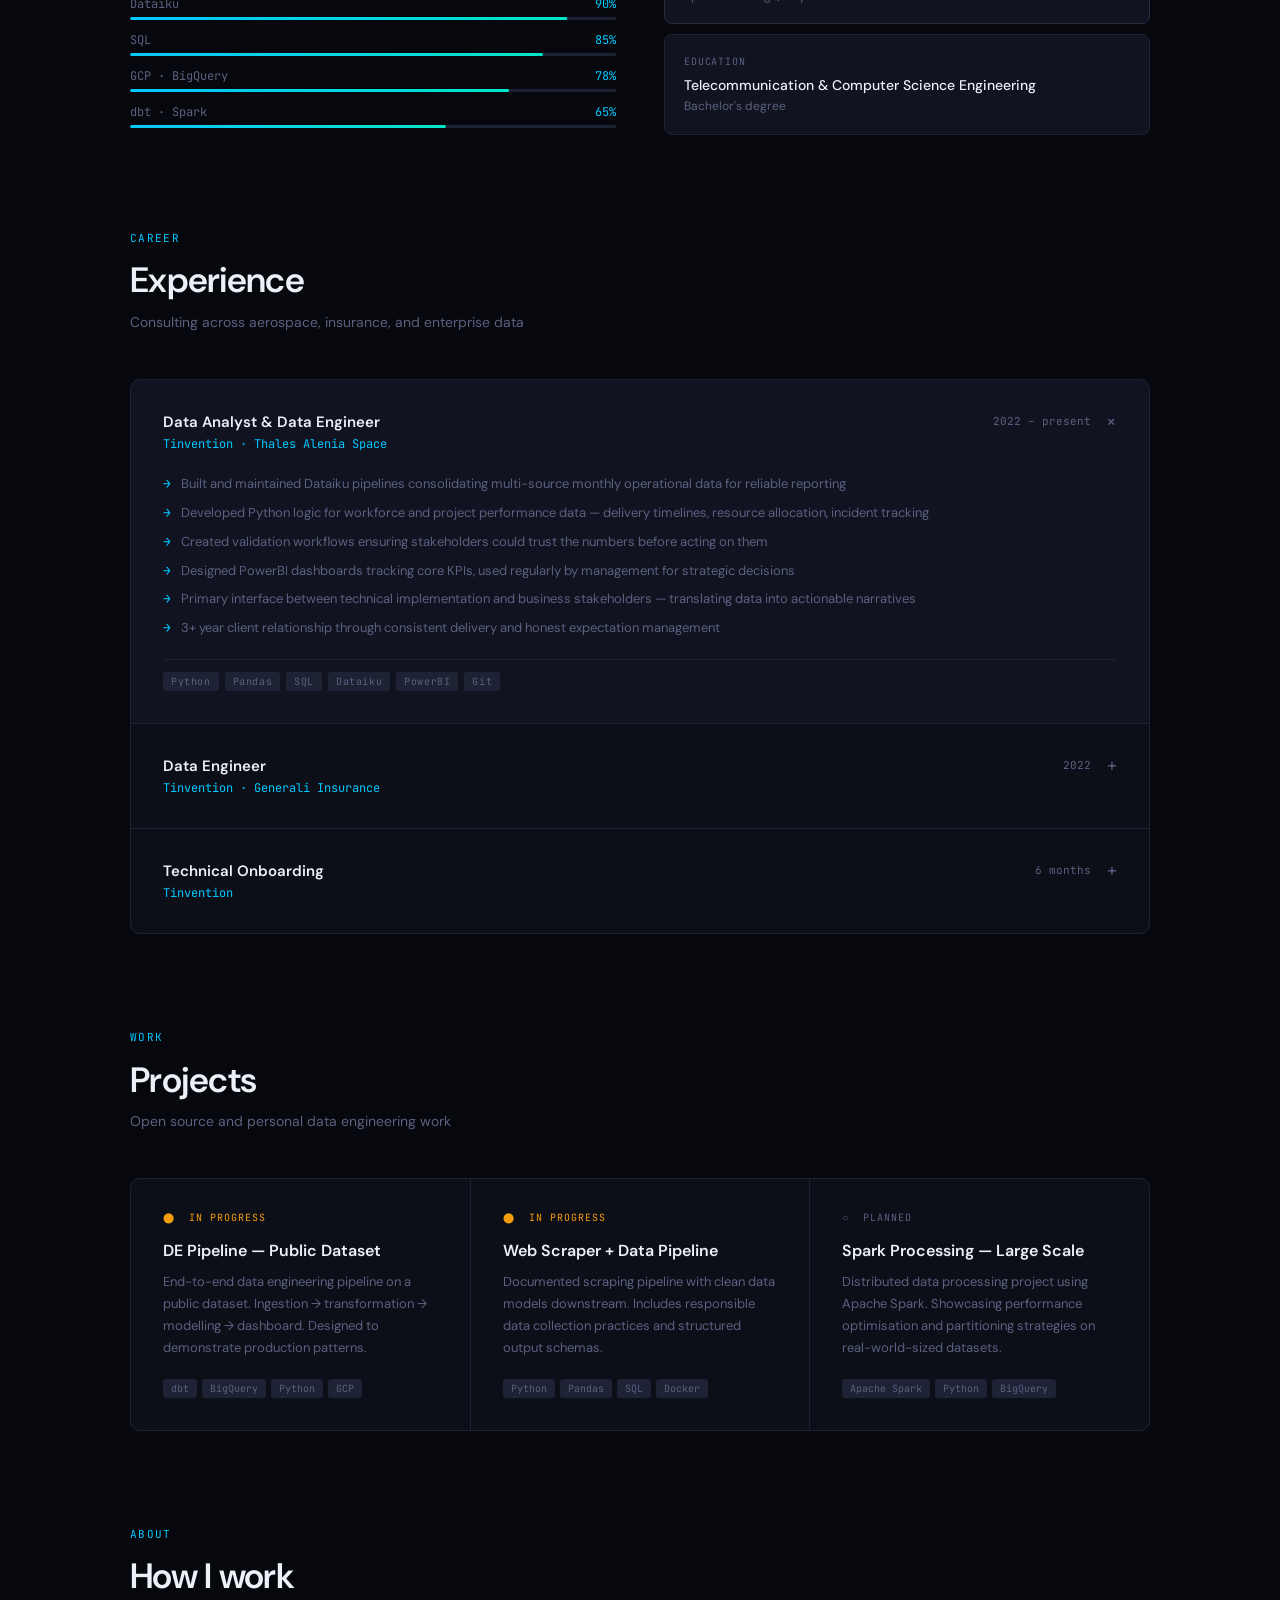
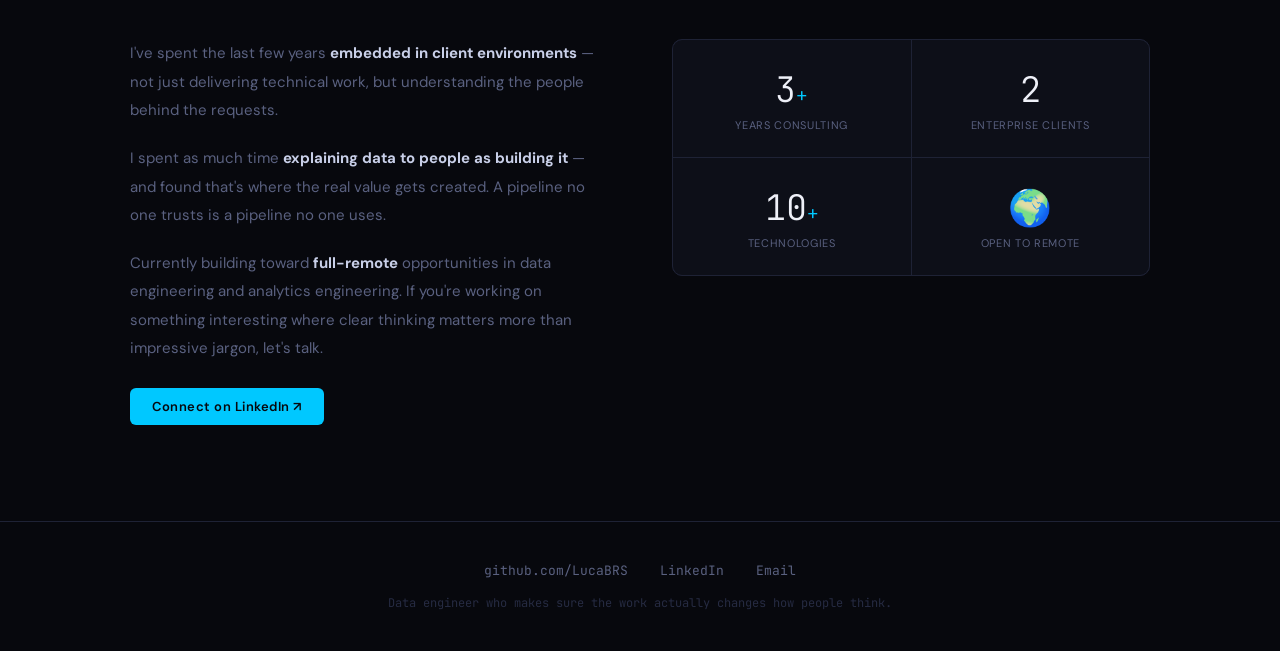
==== commit 5b6041b5: "done animation" ====
--- a/index.html
+++ b/index.html
@@ -52,6 +52,11 @@
           </filter>
         </defs>
 
+        <!-- INFRA FRAME: Docker · Git · IaC · CI/CD -->
+        <rect x="2" y="2" width="436" height="416" rx="8" fill="none" stroke="#262b42" stroke-width="1.5" stroke-dasharray="5 5" opacity="0.8">
+          <animate attributeName="stroke-dashoffset" from="0" to="-10" dur="0.8s" repeatCount="indefinite"/>
+        </rect>
+
         <!-- SOURCE NODES -->
         <g id="src1">
           <rect x="10" y="30" width="100" height="44" rx="6" fill="#0d0f18" stroke="#1e2235" stroke-width="1"/>
@@ -105,22 +110,24 @@
           <rect x="165" y="168" width="110" height="44" rx="6" fill="#0d0f18" stroke="#1e2235" stroke-width="1"/>
           <text x="220" y="185" font-family="JetBrains Mono,monospace" font-size="9" fill="#5a6180" text-anchor="middle">WAREHOUSE</text>
           <text x="220" y="200" font-family="JetBrains Mono,monospace" font-size="10" fill="#c8cfe8" text-anchor="middle">BigQuery</text>
+          <circle cx="275" cy="190" r="3" fill="#00e5c8" opacity="0.6"/>
         </g>
         <g>
           <rect x="165" y="248" width="110" height="44" rx="6" fill="#0d0f18" stroke="#1e2235" stroke-width="1"/>
           <text x="220" y="265" font-family="JetBrains Mono,monospace" font-size="9" fill="#5a6180" text-anchor="middle">DASHBOARDS</text>
           <text x="220" y="280" font-family="JetBrains Mono,monospace" font-size="10" fill="#c8cfe8" text-anchor="middle">PowerBI</text>
+          <circle cx="275" cy="270" r="3" fill="#00c8ff" opacity="0.6"/>
         </g>
         <g>
           <rect x="165" y="328" width="110" height="44" rx="6" fill="#0d0f18" stroke="#1e2235" stroke-width="1"/>
           <text x="220" y="345" font-family="JetBrains Mono,monospace" font-size="9" fill="#5a6180" text-anchor="middle">INSIGHTS</text>
           <text x="220" y="360" font-family="JetBrains Mono,monospace" font-size="10" fill="#c8cfe8" text-anchor="middle">Management</text>
-        </g>
-
-        <!-- CLOUD LABEL -->
-        <rect x="10" y="230" width="100" height="30" rx="5" fill="#111420" stroke="#1e2235"/>
-        <text x="60" y="250" font-family="JetBrains Mono,monospace" font-size="9" fill="#5a6180" text-anchor="middle">GCP · Docker · Git</text>
-        <line x1="110" y1="245" x2="165" y2="280" stroke="#1e2235" stroke-width="1" stroke-dasharray="2 3"/>
+          <circle cx="275" cy="350" r="3" fill="#c084fc" opacity="0.6"/>
+        </g>
+
+        <!-- INFRA FRAME LABEL -->
+        <rect x="2" y="2" width="150" height="18" rx="3" fill="#07080d"/>
+        <text x="8" y="14" font-family="JetBrains Mono,monospace" font-size="9" fill="#5a6180" letter-spacing="0.05em">Docker · Git · IaC · CI/CD</text>
       </svg>
     </div>
   </div>
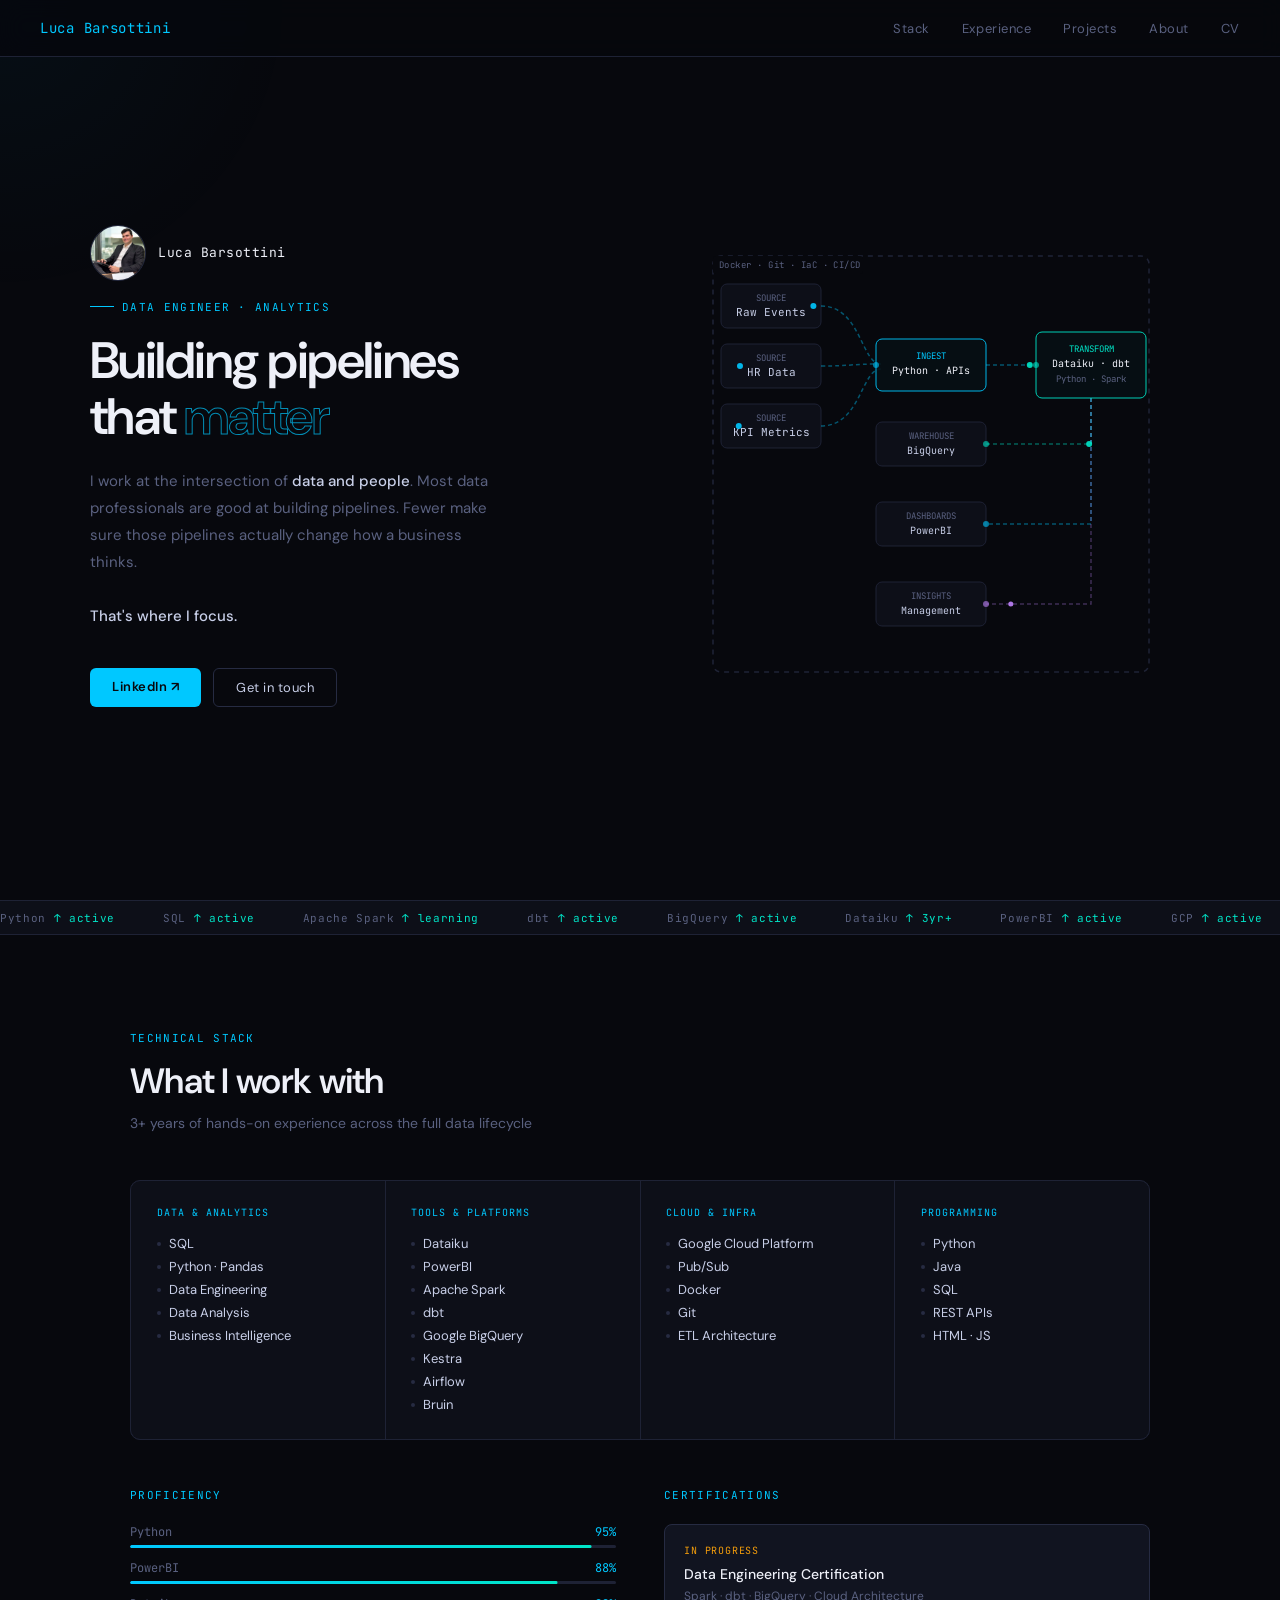
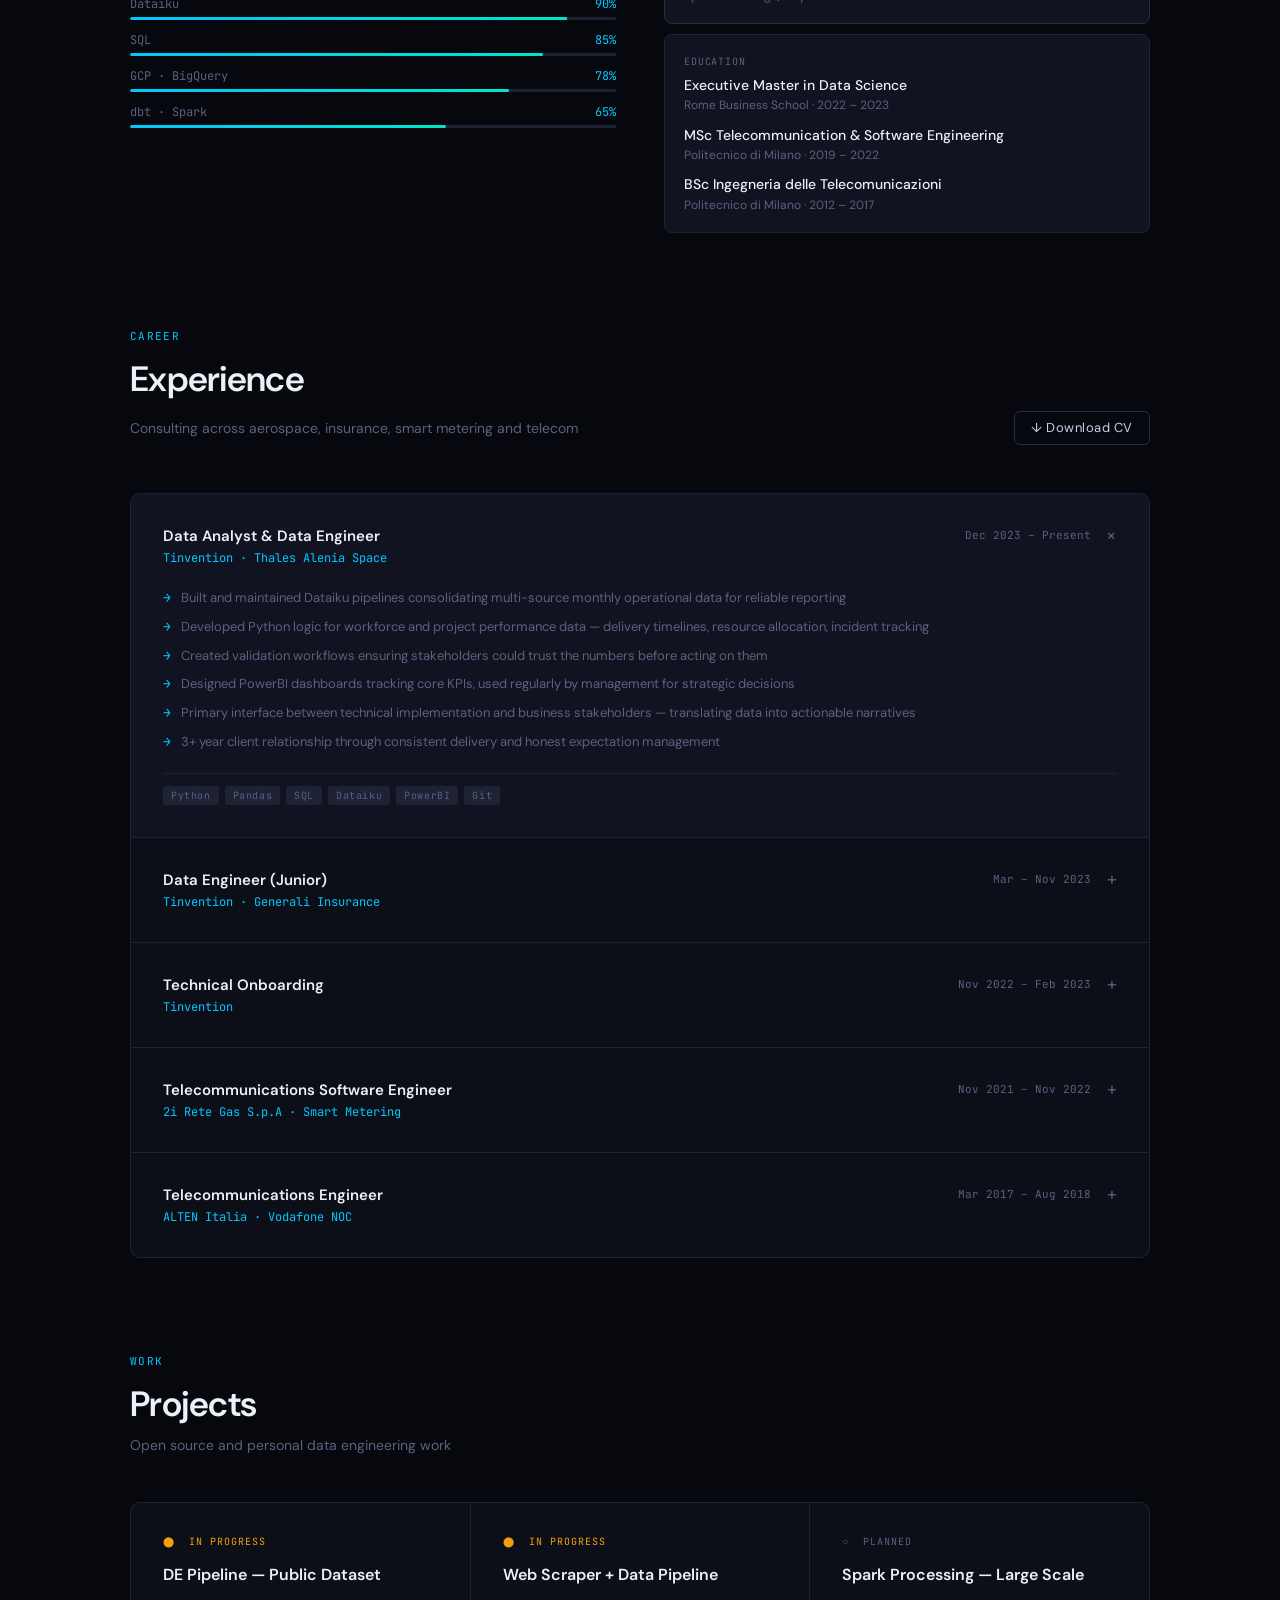
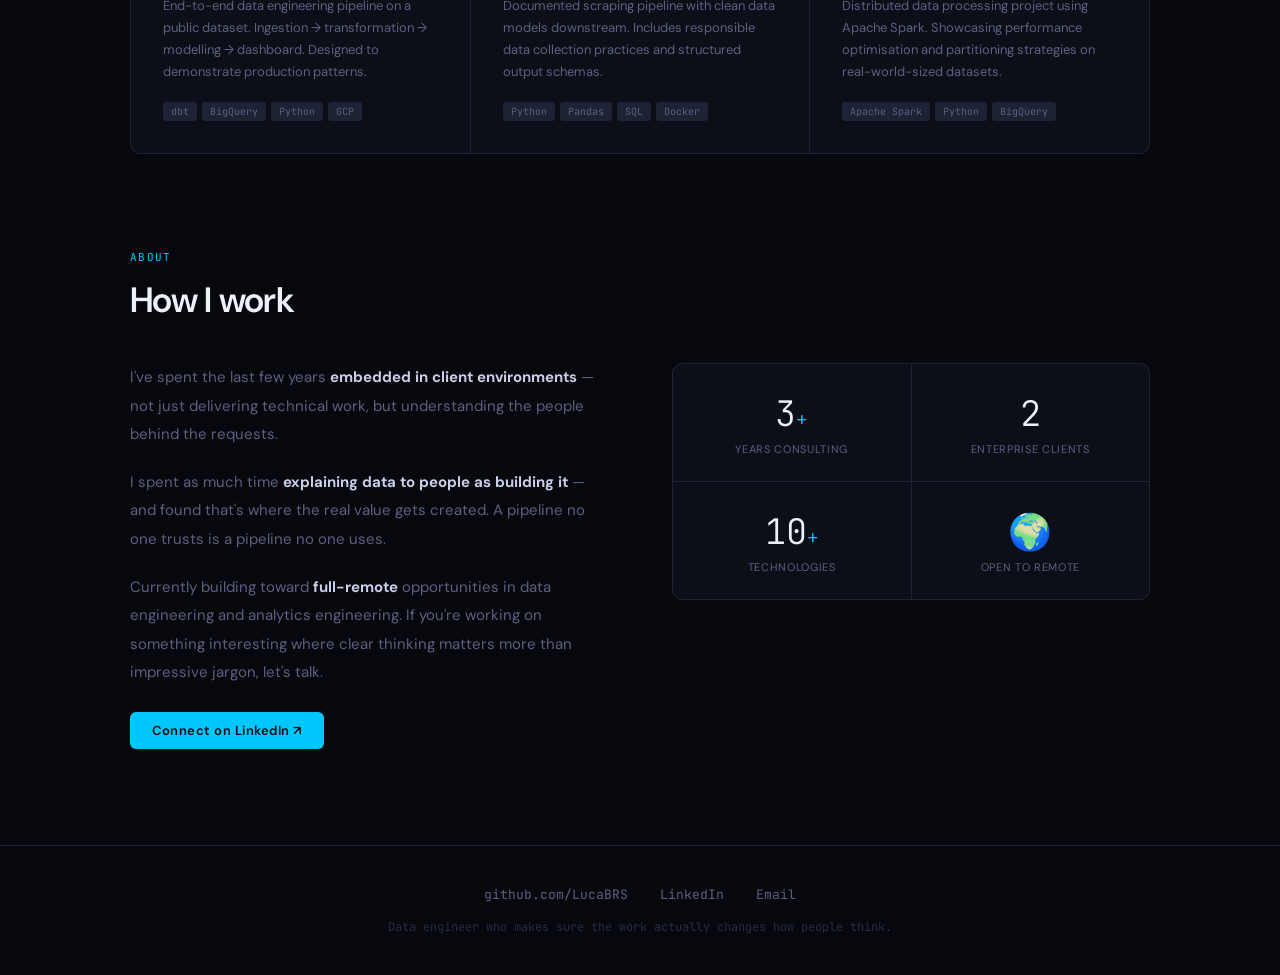
==== commit f3ce84bd: "cv" ====
--- a/index.html
+++ b/index.html
@@ -18,6 +18,7 @@
     <a href="#experience">Experience</a>
     <a href="#projects">Projects</a>
     <a href="#about">About</a>
+    <a href="cv.html">CV</a>
   </div>
 </nav>
 
@@ -258,8 +259,12 @@
         </div>
         <div style="background:var(--bg3);border:1px solid var(--border);border-radius:8px;padding:1.2rem">
           <div style="font-family:'JetBrains Mono',monospace;font-size:10px;color:#5a6180;letter-spacing:.08em;margin-bottom:.5rem">EDUCATION</div>
-          <div style="font-size:14px;color:var(--white);font-weight:500;margin-bottom:.3rem">Telecommunication & Computer Science Engineering</div>
-          <div style="font-size:12px;color:var(--muted)">Bachelor's degree</div>
+          <div style="font-size:14px;color:var(--white);font-weight:500;margin-bottom:.2rem">Executive Master in Data Science</div>
+          <div style="font-size:12px;color:var(--muted);margin-bottom:.8rem">Rome Business School · 2022 – 2023</div>
+          <div style="font-size:14px;color:var(--white);font-weight:500;margin-bottom:.2rem">MSc Telecommunication &amp; Software Engineering</div>
+          <div style="font-size:12px;color:var(--muted);margin-bottom:.8rem">Politecnico di Milano · 2019 – 2022</div>
+          <div style="font-size:14px;color:var(--white);font-weight:500;margin-bottom:.2rem">BSc Ingegneria delle Telecomunicazioni</div>
+          <div style="font-size:12px;color:var(--muted)">Politecnico di Milano · 2012 – 2017</div>
         </div>
       </div>
     </div>
@@ -270,7 +275,10 @@
 <section id="experience" style="padding-top:0">
   <div class="section-label">Career</div>
   <div class="section-title">Experience</div>
-  <div class="section-sub">Consulting across aerospace, insurance, and enterprise data</div>
+  <div class="section-sub" style="display:flex;align-items:center;justify-content:space-between;flex-wrap:wrap;gap:1rem">
+    <span>Consulting across aerospace, insurance, smart metering and telecom</span>
+    <a href="cv.html" class="btn btn-ghost" style="font-size:13px;padding:.45rem 1rem;white-space:nowrap">↓ Download CV</a>
+  </div>
   <div class="exp-list">
     <div class="exp-card open" onclick="toggleExp(this)">
       <div class="exp-header">
@@ -279,7 +287,7 @@
           <div class="exp-co">Tinvention · Thales Alenia Space</div>
         </div>
         <div style="display:flex;gap:1rem;align-items:center">
-          <div class="exp-period">2022 – present</div>
+          <div class="exp-period">Dec 2023 – Present</div>
           <div class="exp-toggle">+</div>
         </div>
       </div>
@@ -306,11 +314,11 @@
     <div class="exp-card" onclick="toggleExp(this)">
       <div class="exp-header">
         <div>
-          <div class="exp-role">Data Engineer</div>
+          <div class="exp-role">Data Engineer (Junior)</div>
           <div class="exp-co">Tinvention · Generali Insurance</div>
         </div>
         <div style="display:flex;gap:1rem;align-items:center">
-          <div class="exp-period">2022</div>
+          <div class="exp-period">Mar – Nov 2023</div>
           <div class="exp-toggle">+</div>
         </div>
       </div>
@@ -338,7 +346,7 @@
           <div class="exp-co">Tinvention</div>
         </div>
         <div style="display:flex;gap:1rem;align-items:center">
-          <div class="exp-period">6 months</div>
+          <div class="exp-period">Nov 2022 – Feb 2023</div>
           <div class="exp-toggle">+</div>
         </div>
       </div>
@@ -358,6 +366,58 @@
         </div>
       </div>
     </div>
+    <div class="exp-card" onclick="toggleExp(this)">
+      <div class="exp-header">
+        <div>
+          <div class="exp-role">Telecommunications Software Engineer</div>
+          <div class="exp-co">2i Rete Gas S.p.A · Smart Metering</div>
+        </div>
+        <div style="display:flex;gap:1rem;align-items:center">
+          <div class="exp-period">Nov 2021 – Nov 2022</div>
+          <div class="exp-toggle">+</div>
+        </div>
+      </div>
+      <div class="exp-body">
+        <div class="exp-content">
+          <div class="exp-item">Defined technical specifications for Electronic Water Meter systems and LoRaWAN Data Concentrators (868MHz network)</div>
+          <div class="exp-item">Planned RF networks using Python-based coverage calculation models including Ericsson signal degradation models</div>
+          <div class="exp-item">Applied EU directives (MID, ATEX, RED) and Italian legislation (AEEG) in the smart water metering domain</div>
+          <div class="exp-item">Laboratory testing, database testing, and technology scouting</div>
+          <div class="exp-tools">
+            <span class="tool-badge">Python</span>
+            <span class="tool-badge">LoRaWAN</span>
+            <span class="tool-badge">RF Planning</span>
+            <span class="tool-badge">SQL</span>
+          </div>
+        </div>
+      </div>
+    </div>
+
+    <div class="exp-card" onclick="toggleExp(this)">
+      <div class="exp-header">
+        <div>
+          <div class="exp-role">Telecommunications Engineer</div>
+          <div class="exp-co">ALTEN Italia · Vodafone NOC</div>
+        </div>
+        <div style="display:flex;gap:1rem;align-items:center">
+          <div class="exp-period">Mar 2017 – Aug 2018</div>
+          <div class="exp-toggle">+</div>
+        </div>
+      </div>
+      <div class="exp-body">
+        <div class="exp-content">
+          <div class="exp-item">Network infrastructure supervision at Vodafone's Network Operation Center for GSM, UMTS, and LTE mobile networks</div>
+          <div class="exp-item">Network performance analysis, KPI reporting, and coordination with vendors (ALU, Ericsson, Huawei, Nokia)</div>
+          <div class="exp-item">Internship → full role: Vodafone Core &amp; Backbone governance, fixed and mobile network monitoring and incident management</div>
+          <div class="exp-tools">
+            <span class="tool-badge">GSM/UMTS/LTE</span>
+            <span class="tool-badge">KPI Reporting</span>
+            <span class="tool-badge">BMC Remedy</span>
+          </div>
+        </div>
+      </div>
+    </div>
+
   </div>
 </section>
 
@@ -442,7 +502,7 @@
   <div class="footer-links">
     <a href="https://github.com/LucaBRS">github.com/LucaBRS</a>
     <a href="https://www.linkedin.com/in/luca-barsottini/">LinkedIn</a>
-    <a href="mailto:luca.barsottini@outlook.it">Email</a>
+    <a href="mailto:luca.barsottini.work@gmail.com">Email</a>
   </div>
   <div class="footer-note">Data engineer who makes sure the work actually changes how people think.</div>
 </footer>
